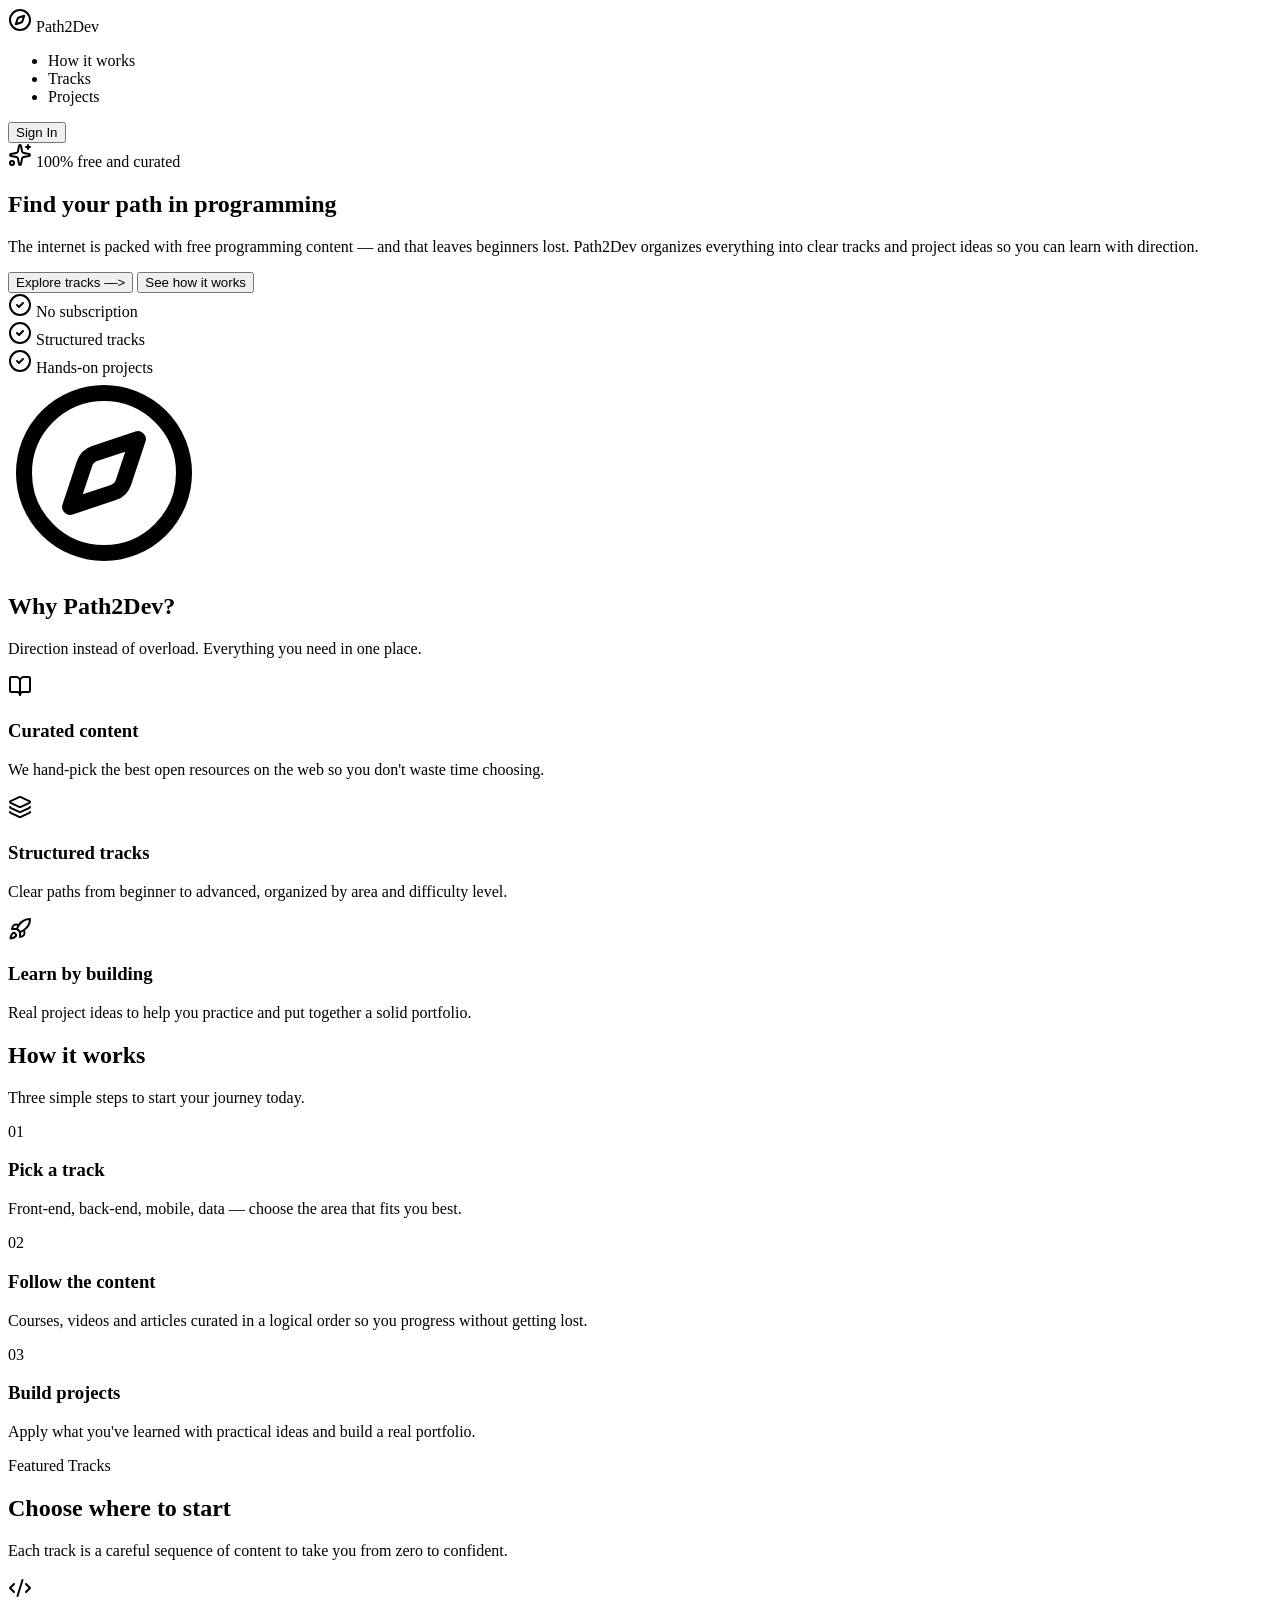
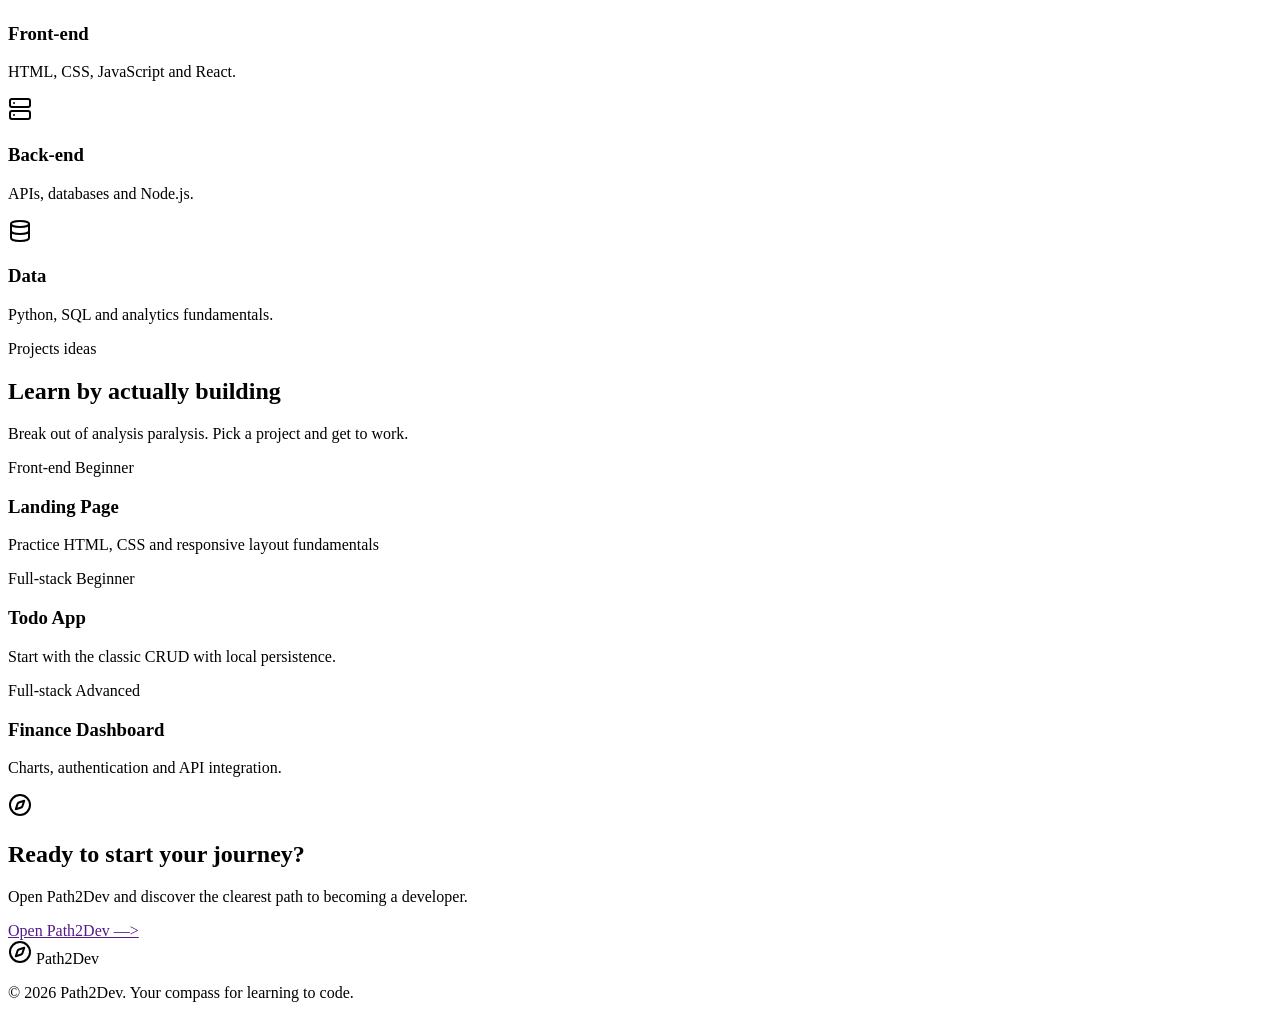
==== index.html @ 326c045e "finish html structure" ====
<!doctype html>
<html lang="en">
  <head>
    <meta charset="UTF-8" />
    <meta name="viewport" content="width=device-width, initial-scale=1.0" />
    <title>Path2Dev</title>
  </head>
  <body>
    <header class="header">
      <nav class="header__nav">
        <div class="header__logo">
          <svg
            class="compass-icon"
            xmlns="http://www.w3.org/2000/svg"
            width="24"
            height="24"
            viewBox="0 0 24 24"
            fill="none"
            stroke="currentColor"
            stroke-width="2"
            stroke-linecap="round"
            stroke-linejoin="round"
            class="lucide lucide-compass-icon lucide-compass"
          >
            <circle cx="12" cy="12" r="10" />
            <path
              d="m16.24 7.76-1.804 5.411a2 2 0 0 1-1.265 1.265L7.76 16.24l1.804-5.411a2 2 0 0 1 1.265-1.265z"
            />
          </svg>
          <span class="header__title">Path2Dev</span>
        </div>

        <ul>
          <li>How it works</li>
          <li>Tracks</li>
          <li>Projects</li>
        </ul>

        <button>Sign In</button>
      </nav>
    </header>

    <main>
      <section class="hero" id="hero">
        <div class="hero__content">
          <div class="tag">
            <svg
              xmlns="http://www.w3.org/2000/svg"
              width="24"
              height="24"
              viewBox="0 0 24 24"
              fill="none"
              stroke="currentColor"
              stroke-width="2"
              stroke-linecap="round"
              stroke-linejoin="round"
              class="lucide lucide-sparkles-icon lucide-sparkles"
            >
              <path
                d="M11.017 2.814a1 1 0 0 1 1.966 0l1.051 5.558a2 2 0 0 0 1.594 1.594l5.558 1.051a1 1 0 0 1 0 1.966l-5.558 1.051a2 2 0 0 0-1.594 1.594l-1.051 5.558a1 1 0 0 1-1.966 0l-1.051-5.558a2 2 0 0 0-1.594-1.594l-5.558-1.051a1 1 0 0 1 0-1.966l5.558-1.051a2 2 0 0 0 1.594-1.594z"
              />
              <path d="M20 2v4" />
              <path d="M22 4h-4" />
              <circle cx="4" cy="20" r="2" />
            </svg>
            <span>100% free and curated</span>
          </div>
          <h1 class="hero__title">
            Find your path in <strong>programming</strong>
          </h1>
          <p class="hero__description">
            The internet is packed with free programming content — and that
            leaves beginners lost. Path2Dev organizes everything into clear
            tracks and project ideas so you can learn with direction.
          </p>

          <div class="hero__buttons">
            <button>Explore tracks —></button>
            <button>See how it works</button>
          </div>

          <div class="tags">
            <div class="no-subscription-tag">
              <svg
                xmlns="http://www.w3.org/2000/svg"
                width="24"
                height="24"
                viewBox="0 0 24 24"
                fill="none"
                stroke="currentColor"
                stroke-width="2"
                stroke-linecap="round"
                stroke-linejoin="round"
                class="lucide lucide-circle-check-icon lucide-circle-check"
              >
                <circle cx="12" cy="12" r="10" />
                <path d="m9 12 2 2 4-4" />
              </svg>
              <span>No subscription</span>
            </div>

            <div class="structured-tracks-tag">
              <svg
                xmlns="http://www.w3.org/2000/svg"
                width="24"
                height="24"
                viewBox="0 0 24 24"
                fill="none"
                stroke="currentColor"
                stroke-width="2"
                stroke-linecap="round"
                stroke-linejoin="round"
                class="lucide lucide-circle-check-icon lucide-circle-check"
              >
                <circle cx="12" cy="12" r="10" />
                <path d="m9 12 2 2 4-4" />
              </svg>
              <span>Structured tracks</span>
            </div>

            <div class="hands-on-projects-tag">
              <svg
                xmlns="http://www.w3.org/2000/svg"
                width="24"
                height="24"
                viewBox="0 0 24 24"
                fill="none"
                stroke="currentColor"
                stroke-width="2"
                stroke-linecap="round"
                stroke-linejoin="round"
                class="lucide lucide-circle-check-icon lucide-circle-check"
              >
                <circle cx="12" cy="12" r="10" />
                <path d="m9 12 2 2 4-4" />
              </svg>
              <span>Hands-on projects</span>
            </div>
          </div>
        </div>

        <div class="hero__image">
          <svg
            class="compass-icon"
            xmlns="http://www.w3.org/2000/svg"
            width="192"
            height="192"
            viewBox="0 0 24 24"
            fill="none"
            stroke="currentColor"
            stroke-width="2"
            stroke-linecap="round"
            stroke-linejoin="round"
            class="lucide lucide-compass-icon lucide-compass"
          >
            <circle cx="12" cy="12" r="10" />
            <path
              d="m16.24 7.76-1.804 5.411a2 2 0 0 1-1.265 1.265L7.76 16.24l1.804-5.411a2 2 0 0 1 1.265-1.265z"
            />
          </svg>
        </div>
      </section>

      <section class="why-path2dev" id="why-path2dev">
        <div class="why-path2dev__header">
          <h2 class="subtitle why-path2dev__title">Why Path2Dev?</h2>
          <p>
            Direction instead of overload. Everything you need in one place.
          </p>
        </div>

        <div class="division-block-box">
          <div class="division-block">
            <svg
              xmlns="http://www.w3.org/2000/svg"
              width="24"
              height="24"
              viewBox="0 0 24 24"
              fill="none"
              stroke="currentColor"
              stroke-width="2"
              stroke-linecap="round"
              stroke-linejoin="round"
              class="lucide lucide-book-open-icon lucide-book-open"
            >
              <path d="M12 7v14" />
              <path
                d="M3 18a1 1 0 0 1-1-1V4a1 1 0 0 1 1-1h5a4 4 0 0 1 4 4 4 4 0 0 1 4-4h5a1 1 0 0 1 1 1v13a1 1 0 0 1-1 1h-6a3 3 0 0 0-3 3 3 3 0 0 0-3-3z"
              />
            </svg>

            <h3 class="division-block__title">Curated content</h3>
            <p class="divison-block__subtitle">
              We hand-pick the best open resources on the web so you don't waste
              time choosing.
            </p>
          </div>

          <div class="division-block">
            <svg
              xmlns="http://www.w3.org/2000/svg"
              width="24"
              height="24"
              viewBox="0 0 24 24"
              fill="none"
              stroke="currentColor"
              stroke-width="2"
              stroke-linecap="round"
              stroke-linejoin="round"
              class="lucide lucide-layers-icon lucide-layers"
            >
              <path
                d="M12.83 2.18a2 2 0 0 0-1.66 0L2.6 6.08a1 1 0 0 0 0 1.83l8.58 3.91a2 2 0 0 0 1.66 0l8.58-3.9a1 1 0 0 0 0-1.83z"
              />
              <path
                d="M2 12a1 1 0 0 0 .58.91l8.6 3.91a2 2 0 0 0 1.65 0l8.58-3.9A1 1 0 0 0 22 12"
              />
              <path
                d="M2 17a1 1 0 0 0 .58.91l8.6 3.91a2 2 0 0 0 1.65 0l8.58-3.9A1 1 0 0 0 22 17"
              />
            </svg>

            <h3 class="division-block__title">Structured tracks</h3>
            <p class="division-block__subtitle">
              Clear paths from beginner to advanced, organized by area and
              difficulty level.
            </p>
          </div>

          <div class="division-block">
            <svg
              xmlns="http://www.w3.org/2000/svg"
              width="24"
              height="24"
              viewBox="0 0 24 24"
              fill="none"
              stroke="currentColor"
              stroke-width="2"
              stroke-linecap="round"
              stroke-linejoin="round"
              class="lucide lucide-rocket-icon lucide-rocket"
            >
              <path d="M12 15v5s3.03-.55 4-2c1.08-1.62 0-5 0-5" />
              <path
                d="M4.5 16.5c-1.5 1.26-2 5-2 5s3.74-.5 5-2c.71-.84.7-2.13-.09-2.91a2.18 2.18 0 0 0-2.91-.09"
              />
              <path
                d="M9 12a22 22 0 0 1 2-3.95A12.88 12.88 0 0 1 22 2c0 2.72-.78 7.5-6 11a22.4 22.4 0 0 1-4 2z"
              />
              <path d="M9 12H4s.55-3.03 2-4c1.62-1.08 5 .05 5 .05" />
            </svg>

            <h3 class="division-block__title">Learn by building</h3>
            <p class="division-block__subtitle">
              Real project ideas to help you practice and put together a solid
              portfolio.
            </p>
          </div>
        </div>
      </section>

      <section class="how-it-works" id="how-it-works">
        <div class="how-it-works__header">
          <h2 class="subtitle how-it-works__title">How it works</h2>
          <p>Three simple steps to start your journey today.</p>
        </div>

        <div class="division-block-box">
          <div class="division-block">
            <div class="number">01</div>
            <h3>Pick a track</h3>
            <p>
              Front-end, back-end, mobile, data — choose the area that fits you
              best.
            </p>
          </div>

          <div class="division-block">
            <div class="number">02</div>
            <h3>Follow the content</h3>
            <p>
              Courses, videos and articles curated in a logical order so you
              progress without getting lost.
            </p>
          </div>

          <div class="division-block">
            <div class="number">03</div>
            <h3>Build projects</h3>
            <p>
              Apply what you've learned with practical ideas and build a real
              portfolio.
            </p>
          </div>
        </div>
      </section>

      <section class="tracks" id="tracks">
        <div class="tracks__header">
          <div class="featured-tag">
            <span>Featured Tracks</span>
          </div>
          <h2>Choose where to start</h2>
          <p>
            Each track is a careful sequence of content to take you from zero to
            confident.
          </p>
        </div>

        <div class="division-block-box">
          <div class="division-block">
            <div class="icon code-icon">
              <svg
                xmlns="http://www.w3.org/2000/svg"
                width="24"
                height="24"
                viewBox="0 0 24 24"
                fill="none"
                stroke="currentColor"
                stroke-width="2"
                stroke-linecap="round"
                stroke-linejoin="round"
                class="lucide lucide-code-xml-icon lucide-code-xml"
              >
                <path d="m18 16 4-4-4-4" />
                <path d="m6 8-4 4 4 4" />
                <path d="m14.5 4-5 16" />
              </svg>
            </div>
            <h3>Front-end</h3>
            <p>HTML, CSS, JavaScript and React.</p>
          </div>

          <div class="division-block">
            <div class="icon server-icon">
              <svg
                xmlns="http://www.w3.org/2000/svg"
                width="24"
                height="24"
                viewBox="0 0 24 24"
                fill="none"
                stroke="currentColor"
                stroke-width="2"
                stroke-linecap="round"
                stroke-linejoin="round"
                class="lucide lucide-server-icon lucide-server"
              >
                <rect width="20" height="8" x="2" y="2" rx="2" ry="2" />
                <rect width="20" height="8" x="2" y="14" rx="2" ry="2" />
                <line x1="6" x2="6.01" y1="6" y2="6" />
                <line x1="6" x2="6.01" y1="18" y2="18" />
              </svg>
            </div>
            <h3>Back-end</h3>
            <p>APIs, databases and Node.js.</p>
          </div>

          <div class="division-block">
            <div class="icon data-icon">
              <svg
                xmlns="http://www.w3.org/2000/svg"
                width="24"
                height="24"
                viewBox="0 0 24 24"
                fill="none"
                stroke="currentColor"
                stroke-width="2"
                stroke-linecap="round"
                stroke-linejoin="round"
                class="lucide lucide-database-icon lucide-database"
              >
                <ellipse cx="12" cy="5" rx="9" ry="3" />
                <path d="M3 5V19A9 3 0 0 0 21 19V5" />
                <path d="M3 12A9 3 0 0 0 21 12" />
              </svg>
            </div>
            <h3>Data</h3>
            <p>Python, SQL and analytics fundamentals.</p>
          </div>
        </div>
      </section>

      <section class="projects" id="projects">
        <div class="projects__header">
          <div class="projects__tag">
            <span>Projects ideas</span>
          </div>

          <h2>Learn by actually building</h2>
          <p>
            Break out of analysis paralysis. Pick a project and get to work.
          </p>
        </div>

        <div class="division-block-box">
          <div class="division-block">
            <div class="projects-tags">
              <span class="stack">Front-end</span>
              <span class="difficulty">Beginner</span>
            </div>
            <h3>Landing Page</h3>
            <p>Practice HTML, CSS and responsive layout fundamentals</p>
          </div>

          <div class="division-block">
            <div class="projects-tags">
              <span class="stack">Full-stack</span>
              <span class="difficulty">Beginner</span>
            </div>
            <h3>Todo App</h3>
            <p>Start with the classic CRUD with local persistence.</p>
          </div>

          <div class="division-block">
            <div class="projects-tags">
              <span class="stack">Full-stack</span>
              <span class="difficulty">Advanced</span>
            </div>
            <h3>Finance Dashboard</h3>
            <p>Charts, authentication and API integration.</p>
          </div>
        </div>
      </section>

      <section class="access" id="acess">
        <div class="access_box">
          <div class="acess__content">
            <svg
              class="compass-icon"
              xmlns="http://www.w3.org/2000/svg"
              width="24"
              height="24"
              viewBox="0 0 24 24"
              fill="none"
              stroke="currentColor"
              stroke-width="2"
              stroke-linecap="round"
              stroke-linejoin="round"
              class="lucide lucide-compass-icon lucide-compass"
            >
              <circle cx="12" cy="12" r="10" />
              <path
                d="m16.24 7.76-1.804 5.411a2 2 0 0 1-1.265 1.265L7.76 16.24l1.804-5.411a2 2 0 0 1 1.265-1.265z"
              />
            </svg>
            <h2>Ready to start your journey?</h2>
            <p>Open Path2Dev and discover the clearest path to becoming a developer.</p>
            <a href="">Open Path2Dev —></a>
          </div>
        </div>
      </section>

      <footer class="footer" id="footer">
        <div class="footer__logo">
          <svg
            class="compass-icon"
            xmlns="http://www.w3.org/2000/svg"
            width="24"
            height="24"
            viewBox="0 0 24 24"
            fill="none"
            stroke="currentColor"
            stroke-width="2"
            stroke-linecap="round"
            stroke-linejoin="round"
            class="lucide lucide-compass-icon lucide-compass"
          >
            <circle cx="12" cy="12" r="10" />
            <path
              d="m16.24 7.76-1.804 5.411a2 2 0 0 1-1.265 1.265L7.76 16.24l1.804-5.411a2 2 0 0 1 1.265-1.265z"
            />
          </svg>
          <span class="header__title">Path2Dev</span>
        </div>        
        <p class="footer_message">&copy; 2026 Path2Dev. Your compass for learning to code.</p>
      </footer>
    </main>
  </body>
</html>
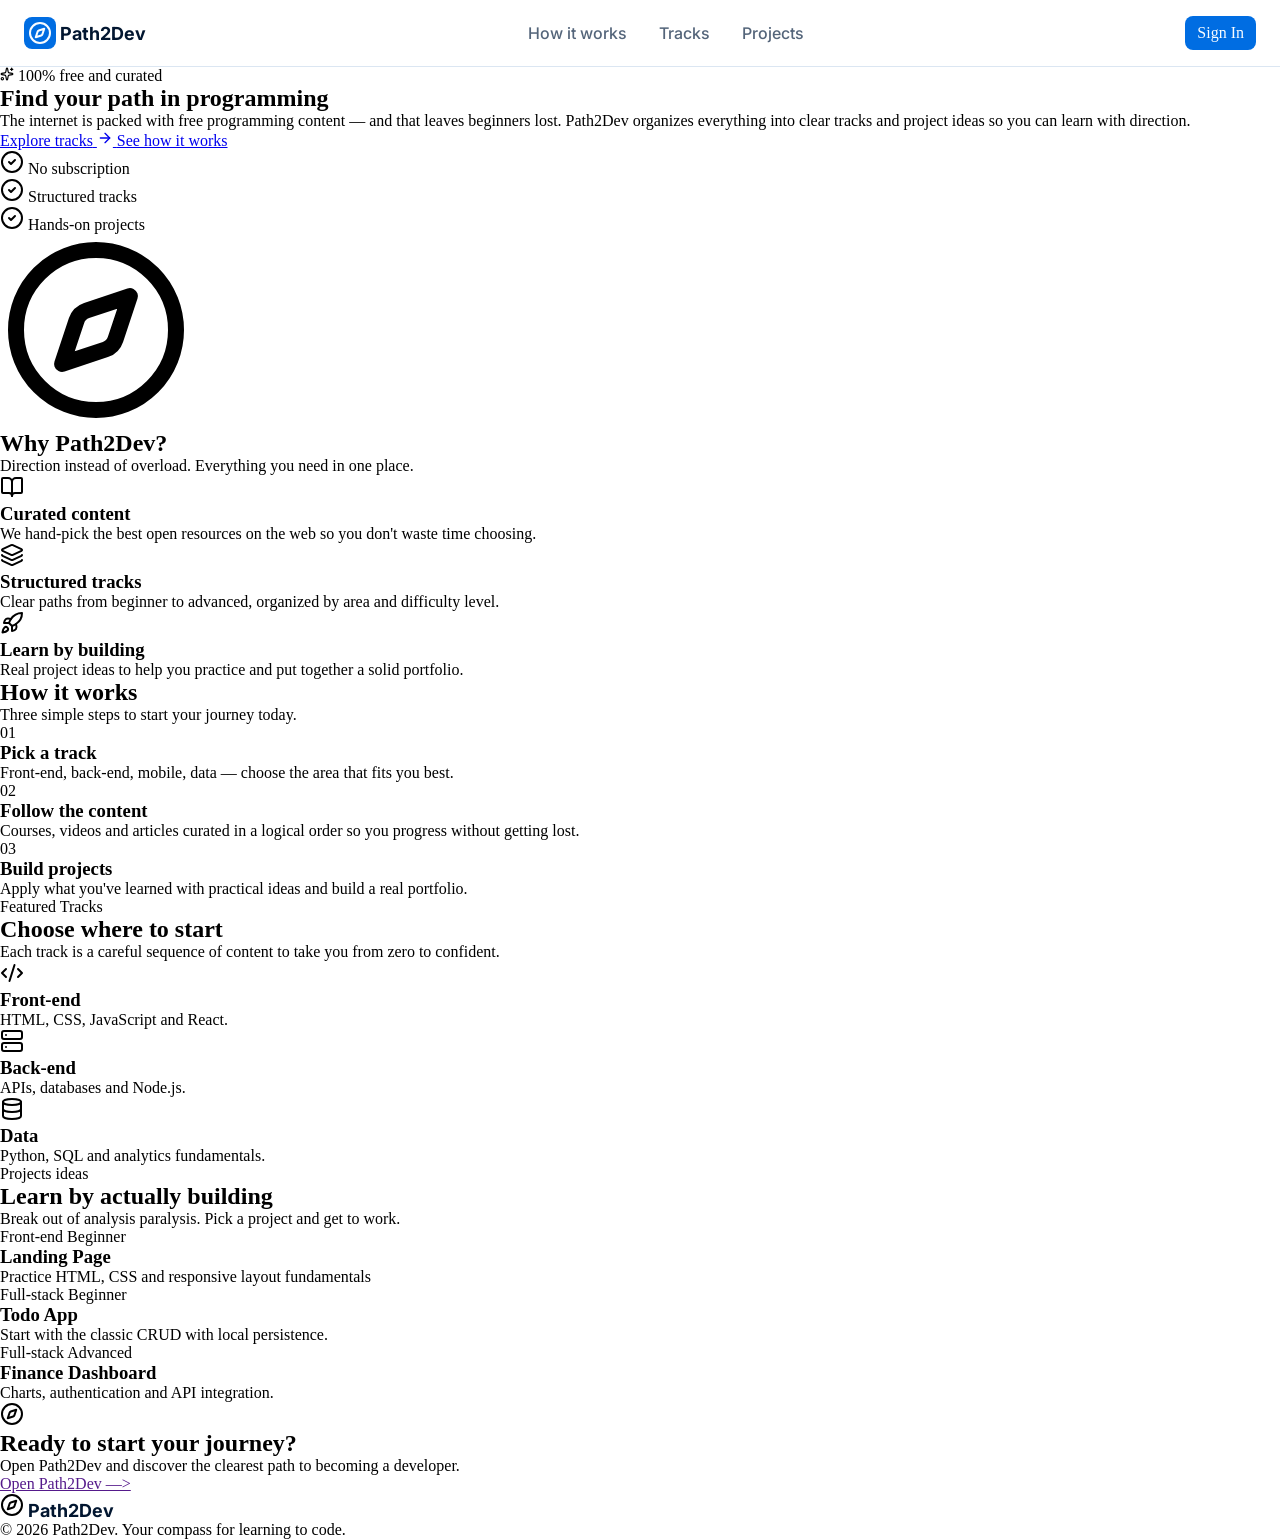
==== commit 77d35bee: "style: finish header styling" ====
--- a/index.html
+++ b/index.html
@@ -3,48 +3,16 @@
   <head>
     <meta charset="UTF-8" />
     <meta name="viewport" content="width=device-width, initial-scale=1.0" />
+    <link rel="stylesheet" href="./src/css/style.css" />
     <title>Path2Dev</title>
   </head>
   <body>
     <header class="header">
       <nav class="header__nav">
         <div class="header__logo">
-          <svg
-            class="compass-icon"
-            xmlns="http://www.w3.org/2000/svg"
-            width="24"
-            height="24"
-            viewBox="0 0 24 24"
-            fill="none"
-            stroke="currentColor"
-            stroke-width="2"
-            stroke-linecap="round"
-            stroke-linejoin="round"
-            class="lucide lucide-compass-icon lucide-compass"
-          >
-            <circle cx="12" cy="12" r="10" />
-            <path
-              d="m16.24 7.76-1.804 5.411a2 2 0 0 1-1.265 1.265L7.76 16.24l1.804-5.411a2 2 0 0 1 1.265-1.265z"
-            />
-          </svg>
-          <span class="header__title">Path2Dev</span>
-        </div>
-
-        <ul>
-          <li>How it works</li>
-          <li>Tracks</li>
-          <li>Projects</li>
-        </ul>
-
-        <button>Sign In</button>
-      </nav>
-    </header>
-
-    <main>
-      <section class="hero" id="hero">
-        <div class="hero__content">
-          <div class="tag">
+          <div class="header__icon">
             <svg
+              class="compass-icon"
               xmlns="http://www.w3.org/2000/svg"
               width="24"
               height="24"
@@ -54,6 +22,45 @@
               stroke-width="2"
               stroke-linecap="round"
               stroke-linejoin="round"
+              class="lucide lucide-compass-icon lucide-compass"
+            >
+              <circle cx="12" cy="12" r="10" />
+              <path
+                d="m16.24 7.76-1.804 5.411a2 2 0 0 1-1.265 1.265L7.76 16.24l1.804-5.411a2 2 0 0 1 1.265-1.265z"
+              />
+            </svg>
+          </div>
+          <span class="header__title">Path2Dev</span>
+        </div>
+
+        <ul class="header__navlist">
+          <li>
+            <a href="#how-it-works" class="header__navlist-link"
+              >How it works</a
+            >
+          </li>
+          <li><a href="#tracks" class="header__navlist-link">Tracks</a></li>
+          <li><a href="#projects" class="header__navlist-link">Projects</a></li>
+        </ul>
+
+        <a class="header__button" href="#sign-in">Sign In</a>
+      </nav>
+    </header>
+
+    <main>
+      <section class="hero" id="hero">
+        <div class="hero__content">
+          <div class="tag">
+            <svg
+              xmlns="http://www.w3.org/2000/svg"
+              width="14"
+              height="14"
+              viewBox="0 0 24 24"
+              fill="none"
+              stroke="currentColor"
+              stroke-width="2"
+              stroke-linecap="round"
+              stroke-linejoin="round"
               class="lucide lucide-sparkles-icon lucide-sparkles"
             >
               <path
@@ -75,12 +82,31 @@
           </p>
 
           <div class="hero__buttons">
-            <button>Explore tracks —></button>
-            <button>See how it works</button>
-          </div>
-
-          <div class="tags">
-            <div class="no-subscription-tag">
+            <a class="hero__button explore__button" href="#tracks">
+              <span>Explore tracks</span>
+              <svg
+                xmlns="http://www.w3.org/2000/svg"
+                width="16"
+                height="16"
+                viewBox="0 0 24 24"
+                fill="none"
+                stroke="currentColor"
+                stroke-width="2"
+                stroke-linecap="round"
+                stroke-linejoin="round"
+                class="lucide lucide-arrow-right-icon lucide-arrow-right"
+              >
+                <path d="M5 12h14" />
+                <path d="m12 5 7 7-7 7" />
+              </svg>
+            </a>
+            <a class="hero__button how-it-works-btn" href="#how-it-works"
+              >See how it works</a
+            >
+          </div>
+
+          <div class="hero__tags">
+            <div class="no-subscription-tag hero__tag">
               <svg
                 xmlns="http://www.w3.org/2000/svg"
                 width="24"
@@ -99,7 +125,7 @@
               <span>No subscription</span>
             </div>
 
-            <div class="structured-tracks-tag">
+            <div class="structured-tracks-tag hero__tag">
               <svg
                 xmlns="http://www.w3.org/2000/svg"
                 width="24"
@@ -118,7 +144,7 @@
               <span>Structured tracks</span>
             </div>
 
-            <div class="hands-on-projects-tag">
+            <div class="hands-on-projects-tag hero__tag">
               <svg
                 xmlns="http://www.w3.org/2000/svg"
                 width="24"
@@ -444,7 +470,10 @@
               />
             </svg>
             <h2>Ready to start your journey?</h2>
-            <p>Open Path2Dev and discover the clearest path to becoming a developer.</p>
+            <p>
+              Open Path2Dev and discover the clearest path to becoming a
+              developer.
+            </p>
             <a href="">Open Path2Dev —></a>
           </div>
         </div>
@@ -471,8 +500,10 @@
             />
           </svg>
           <span class="header__title">Path2Dev</span>
-        </div>        
-        <p class="footer_message">&copy; 2026 Path2Dev. Your compass for learning to code.</p>
+        </div>
+        <p class="footer_message">
+          &copy; 2026 Path2Dev. Your compass for learning to code.
+        </p>
       </footer>
     </main>
   </body>
--- a/src/css/style.css
+++ b/src/css/style.css
@@ -0,0 +1,106 @@
+@import url('https://fonts.googleapis.com/css2?family=Inter:ital,opsz,wght@0,14..32,100..900;1,14..32,100..900&family=Josefin+Sans:ital,wght@0,100..700;1,100..700&display=swap');
+@import url('https://fonts.googleapis.com/css2?family=Geist:wght@100..900&display=swap');
+
+* {
+    margin: 0;
+    padding: 0;
+    box-sizing: border-box;
+}
+
+:root {
+    --background-color: rgb(249, 252, 255); 
+    --foreground-color: rgb(2, 22, 48);
+    --primary-color: oklch(55.37% 0.19684 257.045);
+    --primary-foreground-color: rgb(249, 252, 255);
+    --secondary-color: oklch(0.68 0.18 250);
+    --muted-foreground-color: rgb(84, 101, 122);
+    --border-color: rgb(219, 230, 242);
+    --accent-color: oklch(0.94 0.04 250);
+}
+
+html {
+    scroll-behavior: smooth;
+}
+
+.header {
+    border-bottom: 1px solid var(--border-color);
+    /* position: sticky;
+    top: 0; */
+}
+
+.header__nav {
+    display: flex;
+    justify-content: space-between;
+
+    padding: 1rem 1.5rem;
+
+    align-items: center;
+
+}
+
+.header__logo {
+    display: flex;
+    align-items: center;
+    justify-content: center;
+    gap: 0.25rem;
+}
+
+.header__icon {
+    width:  min(90%, 2.250rem);
+    height: min(90%, 2.250rem);
+
+    display: flex;
+    align-items: center;
+    justify-content: center;
+
+    padding: 0.25rem;
+    border-radius: 0.5rem;
+
+    background-color: var(--primary-color);
+}
+
+.header__icon svg {
+    color: var(--primary-foreground-color);
+}
+
+.header__title {
+    font-size: 1.125rem;
+    font-weight: 700;
+    color: var(--foreground-color);
+    font-family: Inter;
+}
+
+.header__navlist {
+    list-style: none;
+
+    display: flex;
+    gap: 2rem;
+}
+
+.header__navlist-link{
+    font-size: 1rem;
+    font-weight: 500;
+    color: var(--muted-foreground-color);
+    font-family: Inter;
+    text-decoration: none;
+}
+
+.header__navlist-link:hover {
+    color: var(--foreground-color);
+}
+
+.header__button {
+    background-color: var(--primary-color);
+    color: var(--primary-foreground-color);
+    padding: 0.5rem 0.75rem;
+    border-radius: 0.5rem;
+
+    font-size: 1rem;
+    text-decoration: none;
+    transition: all 0.15s ease-in-out;
+}
+
+.header__button:hover {
+    background-color: var(--secondary-color);
+}
+
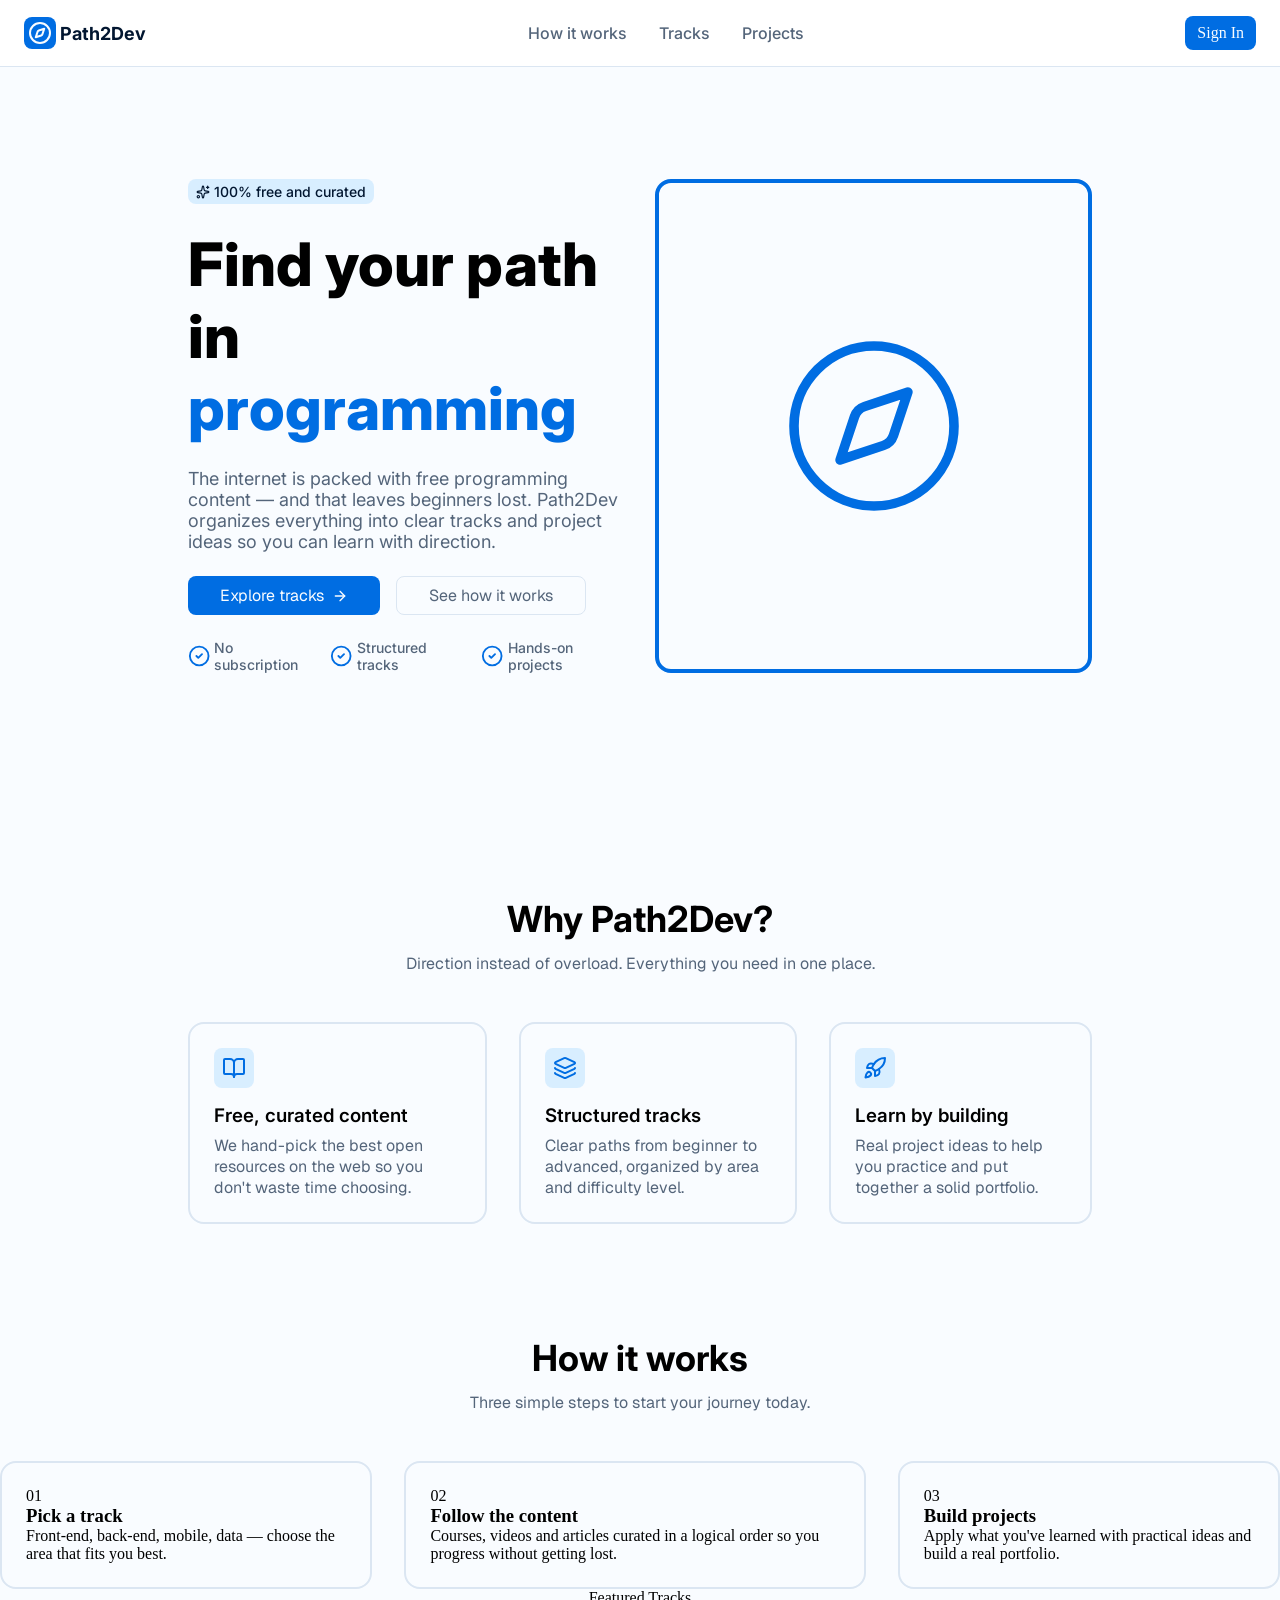
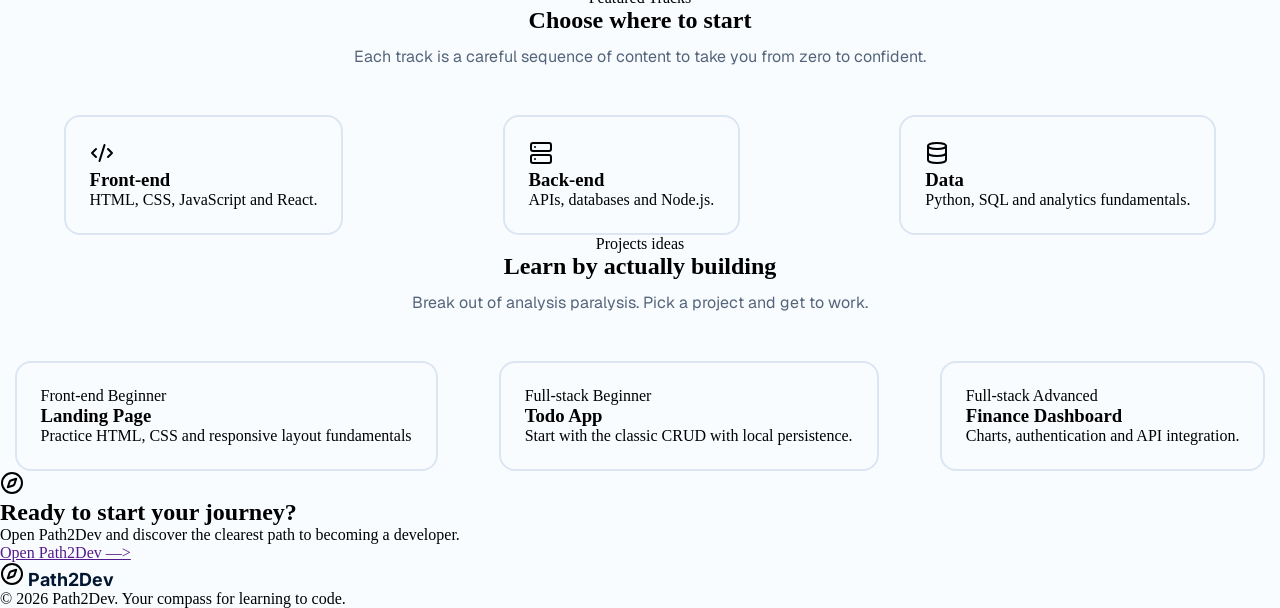
==== commit 31d1d1e0: "style: finish why-path2dev section styling" ====
--- a/index.html
+++ b/index.html
@@ -9,7 +9,7 @@
   <body>
     <header class="header">
       <nav class="header__nav">
-        <div class="header__logo">
+        <div class="header__logo" >
           <div class="header__icon">
             <svg
               class="compass-icon"
@@ -174,7 +174,7 @@
             viewBox="0 0 24 24"
             fill="none"
             stroke="currentColor"
-            stroke-width="2"
+            stroke-width="1.2"
             stroke-linecap="round"
             stroke-linejoin="round"
             class="lucide lucide-compass-icon lucide-compass"
@@ -188,63 +188,67 @@
       </section>
 
       <section class="why-path2dev" id="why-path2dev">
-        <div class="why-path2dev__header">
+        <div class="why-path2dev__header section__header">
           <h2 class="subtitle why-path2dev__title">Why Path2Dev?</h2>
-          <p>
+          <p class="section__description">
             Direction instead of overload. Everything you need in one place.
           </p>
         </div>
 
         <div class="division-block-box">
           <div class="division-block">
-            <svg
-              xmlns="http://www.w3.org/2000/svg"
-              width="24"
-              height="24"
-              viewBox="0 0 24 24"
-              fill="none"
-              stroke="currentColor"
-              stroke-width="2"
-              stroke-linecap="round"
-              stroke-linejoin="round"
-              class="lucide lucide-book-open-icon lucide-book-open"
-            >
-              <path d="M12 7v14" />
-              <path
-                d="M3 18a1 1 0 0 1-1-1V4a1 1 0 0 1 1-1h5a4 4 0 0 1 4 4 4 4 0 0 1 4-4h5a1 1 0 0 1 1 1v13a1 1 0 0 1-1 1h-6a3 3 0 0 0-3 3 3 3 0 0 0-3-3z"
-              />
-            </svg>
-
-            <h3 class="division-block__title">Curated content</h3>
-            <p class="divison-block__subtitle">
+            <div class="division-block-icon">
+              <svg
+                xmlns="http://www.w3.org/2000/svg"
+                width="24"
+                height="24"
+                viewBox="0 0 24 24"
+                fill="none"
+                stroke="currentColor"
+                stroke-width="2"
+                stroke-linecap="round"
+                stroke-linejoin="round"
+                class="lucide lucide-book-open-icon lucide-book-open"
+              >
+                <path d="M12 7v14" />
+                <path
+                  d="M3 18a1 1 0 0 1-1-1V4a1 1 0 0 1 1-1h5a4 4 0 0 1 4 4 4 4 0 0 1 4-4h5a1 1 0 0 1 1 1v13a1 1 0 0 1-1 1h-6a3 3 0 0 0-3 3 3 3 0 0 0-3-3z"
+                />
+              </svg>
+            </div>
+
+            <h3 class="division-block__title">Free, curated content</h3>
+            <p class="division-block__subtitle">
               We hand-pick the best open resources on the web so you don't waste
               time choosing.
             </p>
           </div>
 
           <div class="division-block">
-            <svg
-              xmlns="http://www.w3.org/2000/svg"
-              width="24"
-              height="24"
-              viewBox="0 0 24 24"
-              fill="none"
-              stroke="currentColor"
-              stroke-width="2"
-              stroke-linecap="round"
-              stroke-linejoin="round"
-              class="lucide lucide-layers-icon lucide-layers"
-            >
-              <path
-                d="M12.83 2.18a2 2 0 0 0-1.66 0L2.6 6.08a1 1 0 0 0 0 1.83l8.58 3.91a2 2 0 0 0 1.66 0l8.58-3.9a1 1 0 0 0 0-1.83z"
-              />
-              <path
-                d="M2 12a1 1 0 0 0 .58.91l8.6 3.91a2 2 0 0 0 1.65 0l8.58-3.9A1 1 0 0 0 22 12"
-              />
-              <path
-                d="M2 17a1 1 0 0 0 .58.91l8.6 3.91a2 2 0 0 0 1.65 0l8.58-3.9A1 1 0 0 0 22 17"
-              />
-            </svg>
+            <div class="division-block-icon">
+              <svg
+                xmlns="http://www.w3.org/2000/svg"
+                width="24"
+                height="24"
+                viewBox="0 0 24 24"
+                fill="none"
+                stroke="currentColor"
+                stroke-width="2"
+                stroke-linecap="round"
+                stroke-linejoin="round"
+                class="lucide lucide-layers-icon lucide-layers"
+              >
+                <path
+                  d="M12.83 2.18a2 2 0 0 0-1.66 0L2.6 6.08a1 1 0 0 0 0 1.83l8.58 3.91a2 2 0 0 0 1.66 0l8.58-3.9a1 1 0 0 0 0-1.83z"
+                />
+                <path
+                  d="M2 12a1 1 0 0 0 .58.91l8.6 3.91a2 2 0 0 0 1.65 0l8.58-3.9A1 1 0 0 0 22 12"
+                />
+                <path
+                  d="M2 17a1 1 0 0 0 .58.91l8.6 3.91a2 2 0 0 0 1.65 0l8.58-3.9A1 1 0 0 0 22 17"
+                />
+              </svg>
+            </div>
 
             <h3 class="division-block__title">Structured tracks</h3>
             <p class="division-block__subtitle">
@@ -254,27 +258,29 @@
           </div>
 
           <div class="division-block">
-            <svg
-              xmlns="http://www.w3.org/2000/svg"
-              width="24"
-              height="24"
-              viewBox="0 0 24 24"
-              fill="none"
-              stroke="currentColor"
-              stroke-width="2"
-              stroke-linecap="round"
-              stroke-linejoin="round"
-              class="lucide lucide-rocket-icon lucide-rocket"
-            >
-              <path d="M12 15v5s3.03-.55 4-2c1.08-1.62 0-5 0-5" />
-              <path
-                d="M4.5 16.5c-1.5 1.26-2 5-2 5s3.74-.5 5-2c.71-.84.7-2.13-.09-2.91a2.18 2.18 0 0 0-2.91-.09"
-              />
-              <path
-                d="M9 12a22 22 0 0 1 2-3.95A12.88 12.88 0 0 1 22 2c0 2.72-.78 7.5-6 11a22.4 22.4 0 0 1-4 2z"
-              />
-              <path d="M9 12H4s.55-3.03 2-4c1.62-1.08 5 .05 5 .05" />
-            </svg>
+            <div class="division-block-icon">
+              <svg
+                xmlns="http://www.w3.org/2000/svg"
+                width="24"
+                height="24"
+                viewBox="0 0 24 24"
+                fill="none"
+                stroke="currentColor"
+                stroke-width="2"
+                stroke-linecap="round"
+                stroke-linejoin="round"
+                class="lucide lucide-rocket-icon lucide-rocket"
+              >
+                <path d="M12 15v5s3.03-.55 4-2c1.08-1.62 0-5 0-5" />
+                <path
+                  d="M4.5 16.5c-1.5 1.26-2 5-2 5s3.74-.5 5-2c.71-.84.7-2.13-.09-2.91a2.18 2.18 0 0 0-2.91-.09"
+                />
+                <path
+                  d="M9 12a22 22 0 0 1 2-3.95A12.88 12.88 0 0 1 22 2c0 2.72-.78 7.5-6 11a22.4 22.4 0 0 1-4 2z"
+                />
+                <path d="M9 12H4s.55-3.03 2-4c1.62-1.08 5 .05 5 .05" />
+              </svg>
+            </div>
 
             <h3 class="division-block__title">Learn by building</h3>
             <p class="division-block__subtitle">
@@ -286,9 +292,9 @@
       </section>
 
       <section class="how-it-works" id="how-it-works">
-        <div class="how-it-works__header">
+        <div class="how-it-works__header section__header">
           <h2 class="subtitle how-it-works__title">How it works</h2>
-          <p>Three simple steps to start your journey today.</p>
+          <p class="section__description">Three simple steps to start your journey today.</p>
         </div>
 
         <div class="division-block-box">
@@ -322,12 +328,12 @@
       </section>
 
       <section class="tracks" id="tracks">
-        <div class="tracks__header">
+        <div class="tracks__header section__header">
           <div class="featured-tag">
             <span>Featured Tracks</span>
           </div>
           <h2>Choose where to start</h2>
-          <p>
+          <p class="section__description">
             Each track is a careful sequence of content to take you from zero to
             confident.
           </p>
@@ -407,13 +413,13 @@
       </section>
 
       <section class="projects" id="projects">
-        <div class="projects__header">
+        <div class="projects__header section__header">
           <div class="projects__tag">
             <span>Projects ideas</span>
           </div>
 
           <h2>Learn by actually building</h2>
-          <p>
+          <p class="section__description">
             Break out of analysis paralysis. Pick a project and get to work.
           </p>
         </div>
--- a/src/css/style.css
+++ b/src/css/style.css
@@ -12,7 +12,7 @@
     --foreground-color: rgb(2, 22, 48);
     --primary-color: oklch(55.37% 0.19684 257.045);
     --primary-foreground-color: rgb(249, 252, 255);
-    --secondary-color: oklch(0.68 0.18 250);
+    --secondary-color: oklch(64.254% 0.16404 249.119);
     --muted-foreground-color: rgb(84, 101, 122);
     --border-color: rgb(219, 230, 242);
     --accent-color: oklch(0.94 0.04 250);
@@ -20,6 +20,10 @@
 
 html {
     scroll-behavior: smooth;
+}
+
+main {
+    background-color: var(--background-color);
 }
 
 .header {
@@ -104,3 +108,204 @@
     background-color: var(--secondary-color);
 }
 
+.hero {
+    padding: 7rem 1.5rem;
+    margin: 0 10.25rem;
+
+
+    display: flex;
+    justify-content: center;
+    gap: 2rem;;
+}
+
+.hero__content {
+    width: min(90%, 33rem);
+}
+
+.hero__content .tag {
+    display: inline-flex;
+    align-items: center;
+    gap: 0.25rem;
+
+    padding: 0.25rem 0.5rem;
+    margin-bottom: 1.5rem;
+    border-radius: 0.5rem;
+
+    background-color: var(--accent-color);
+    color: var(--foreground-color);
+}
+
+.hero__content .tag span {
+    color: var(--foreground-color);
+    font-weight: 500;
+    font-family: Inter;
+    font-size: 0.875rem;
+}
+
+.hero__title {
+    font-size: 3.75rem;
+    font-family: Inter;
+    font-weight: 800;
+    margin-bottom: 1.5rem;
+}
+
+.hero__title strong {
+    font-weight: 800;
+    color: var(--primary-color);
+}
+
+.hero__description {
+    font-size: 1.125rem;
+    color: var(--muted-foreground-color);
+    font-family: Inter;
+    margin-bottom: 1.5rem;
+}
+
+.hero__buttons {
+    margin-bottom: 1.5rem;
+    display: inline-flex;
+    gap: 1rem;
+}
+
+.explore__button {
+    background-color: var(--primary-color);
+    text-decoration: none;
+    color: var(--primary-foreground-color);
+    padding: 0.5rem 2rem;
+    border-radius: 0.5rem;
+    font-size: 1rem;
+    font-family: Geist;
+    transition: all 0.15s ease-in-out;
+
+    display: inline-flex;
+    align-items: center;
+    justify-content: center;
+    gap: 0.5rem;
+
+}
+
+.explore__button:hover {
+    background-color: var(--secondary-color);
+}
+
+.how-it-works-btn {
+    background-color: transparent;
+    border: 1px solid var(--border-color);
+    color: var(--muted-foreground-color);
+    text-decoration: none;
+    padding: 0.5rem 2rem;
+    border-radius: 0.5rem;
+    font-size: 1rem;
+    font-family: Geist;
+    transition: all 0.15s ease-in-out;
+}
+
+.how-it-works-btn:hover {
+    background-color: var(--border-color);
+}
+
+.hero__tags {
+    display: flex;
+    gap: 1rem;
+}
+.hero__tag {
+    display: inline-flex;
+    align-items: center;
+    gap: 0.25rem;;
+}
+
+.hero__tag span {
+    color: var(--muted-foreground-color);
+    font-size: 0.875rem;
+    font-weight: 500;
+    font-family: Inter
+}
+
+.hero__tag svg {
+    color: var(--primary-color);
+
+}
+
+.hero__image {
+    width: min(90%, 33rem);
+
+    border: 0.25rem solid var(--primary-color);
+    display: flex;
+    align-items: center;
+    justify-content: center;
+
+    border-radius: 1rem;
+    padding: 2rem 0;
+}
+
+.hero__image svg {
+    color: var(--primary-color);
+}
+
+.why-path2dev {
+    padding: 7rem 1.5rem;
+    margin: 0 10.25rem;
+}
+
+.section__header {
+    display: flex;
+    flex-direction: column;
+    align-items: center;
+
+    margin-bottom: 3rem;
+}
+
+.subtitle {
+    font-size: 2.25rem;
+    font-weight: 700;
+    font-family: Inter;
+    
+}
+
+.section__description {
+    margin-top: 0.75rem;
+    color: var(--muted-foreground-color);
+    font-family: Geist;
+}
+
+.division-block-box {
+    display: flex;
+    justify-content: space-around;
+    gap: 2rem;
+}
+
+.division-block {
+    padding: 1.5rem;
+
+    background-color: transparent;
+    border: 2px solid var(--border-color);
+    border-radius: 1rem;
+
+}
+
+
+.division-block-icon{
+    margin-bottom: 1rem;
+
+    display: inline-flex;
+    padding: 0.5rem;
+    border-radius: 0.5rem;
+
+    background-color: var(--accent-color);
+}
+
+.division-block-icon svg {
+    color: var(--primary-color);
+}
+
+.division-block__title {
+    margin-bottom: 0.5rem;
+
+    font-family: Inter;
+    font-weight: 600;
+}
+
+.division-block__subtitle {
+    color: var(--muted-foreground-color);
+    font-family: Geist;
+}
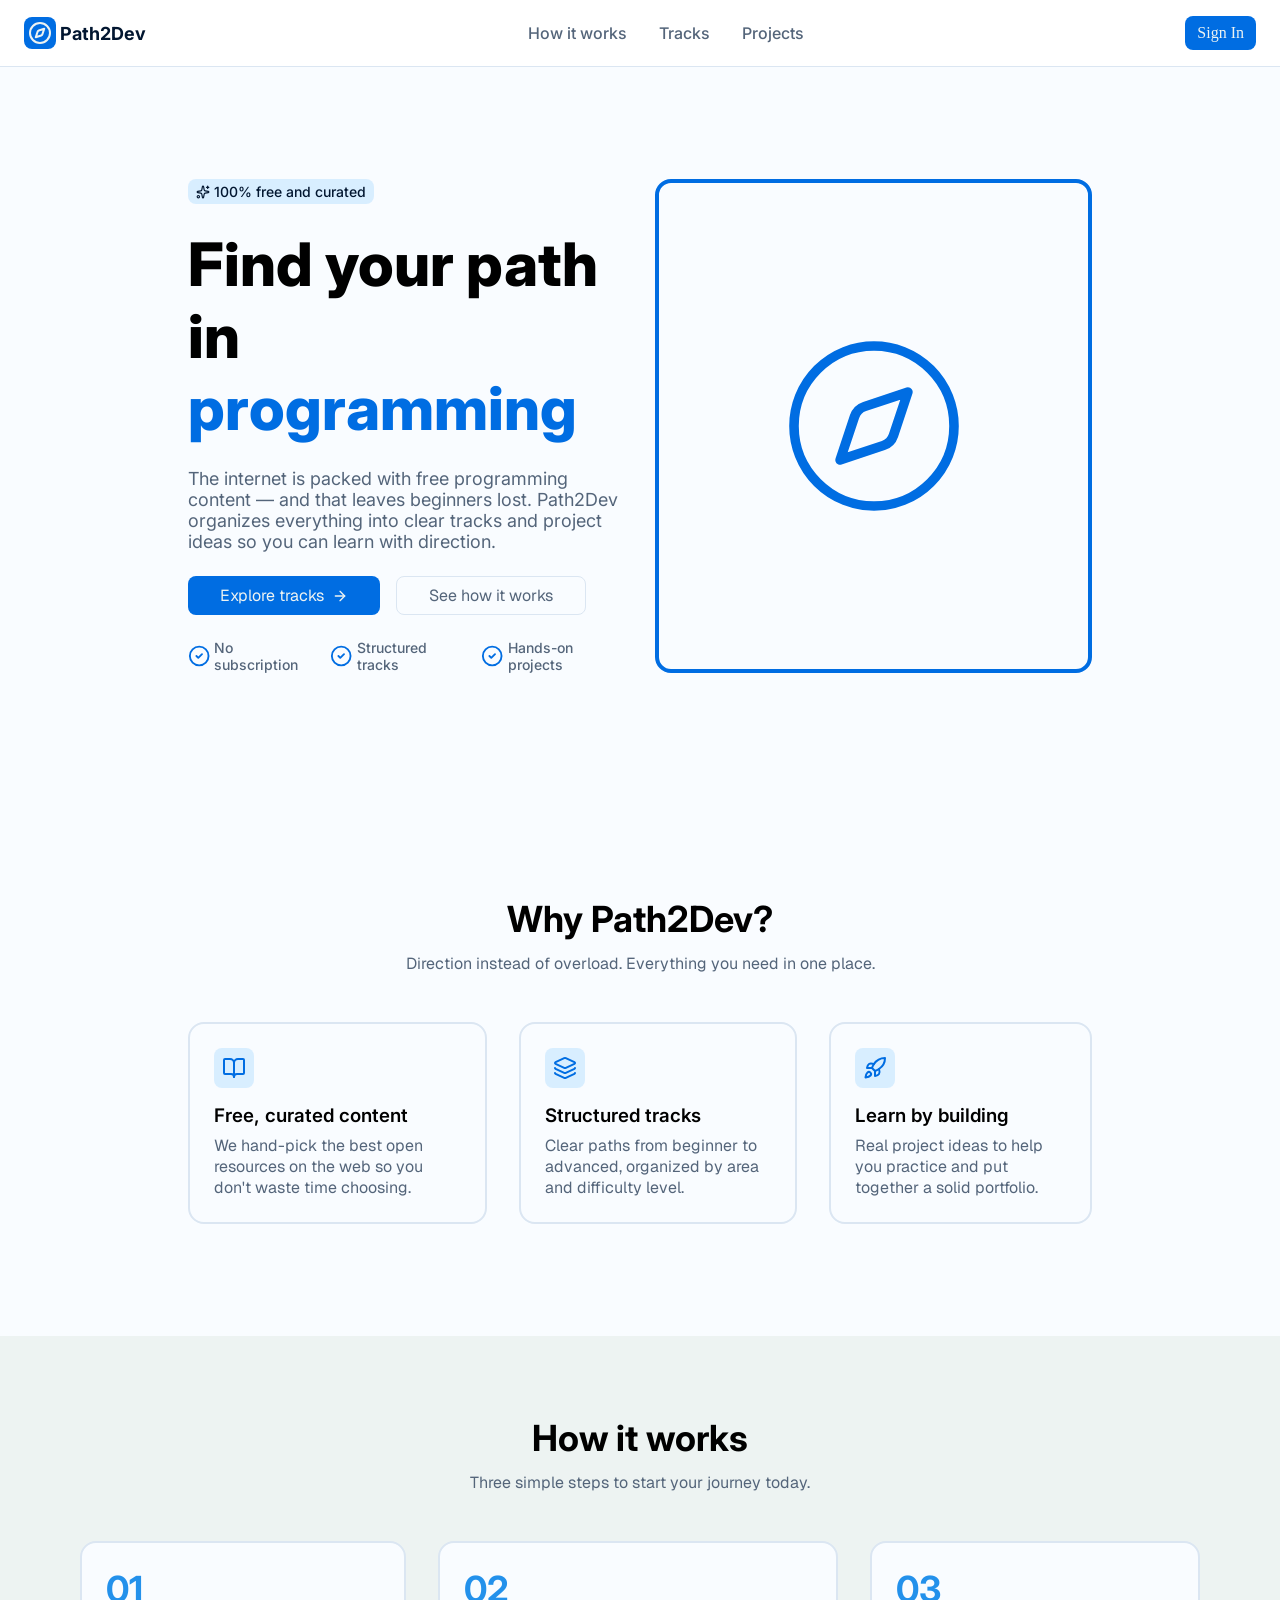
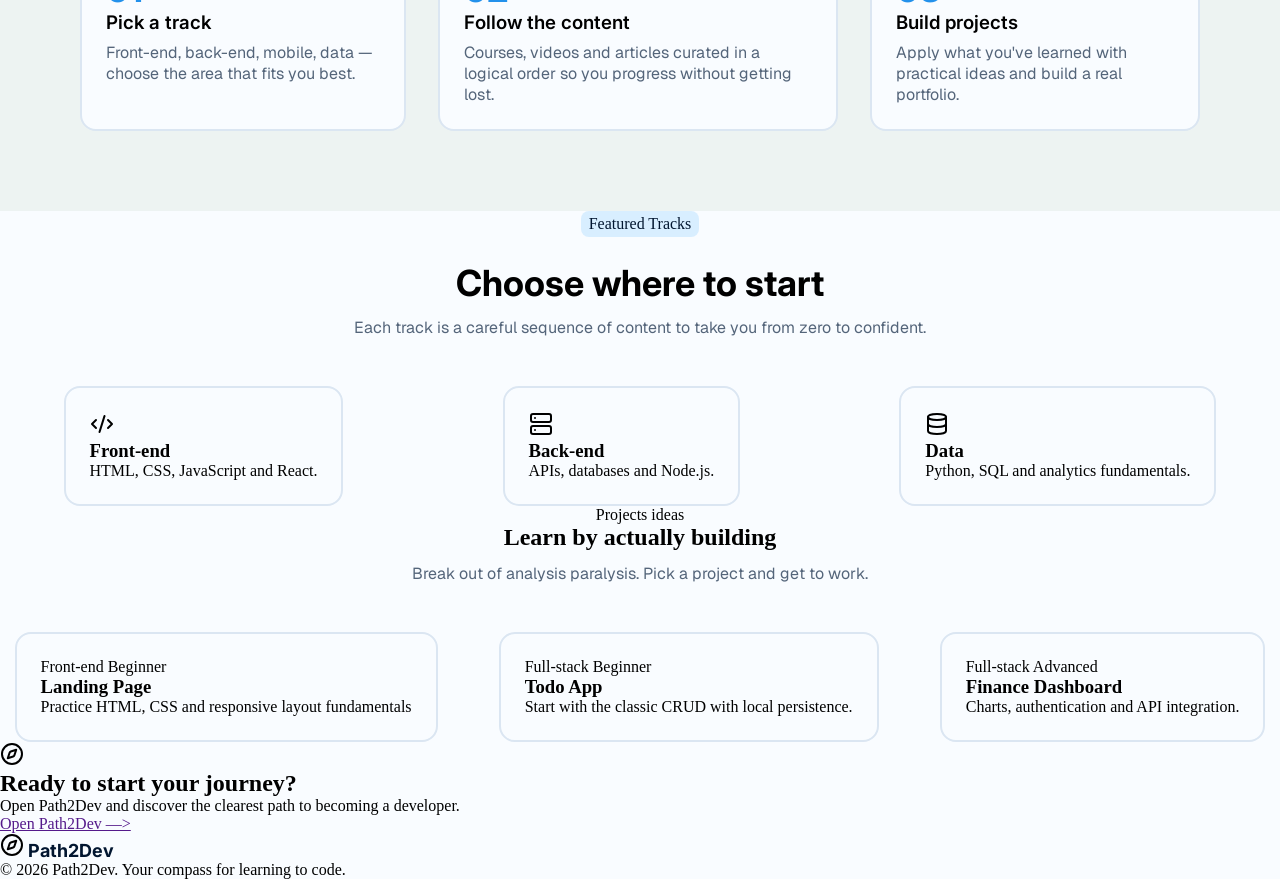
==== commit 959b75bc: "style: finish how-it-works section styling" ====
--- a/index.html
+++ b/index.html
@@ -300,8 +300,8 @@
         <div class="division-block-box">
           <div class="division-block">
             <div class="number">01</div>
-            <h3>Pick a track</h3>
-            <p>
+            <h3 class="division-block__title">Pick a track</h3>
+            <p class="division-block__subtitle">
               Front-end, back-end, mobile, data — choose the area that fits you
               best.
             </p>
@@ -309,8 +309,8 @@
 
           <div class="division-block">
             <div class="number">02</div>
-            <h3>Follow the content</h3>
-            <p>
+            <h3 class="division-block__title">Follow the content</h3>
+            <p class="division-block__subtitle">
               Courses, videos and articles curated in a logical order so you
               progress without getting lost.
             </p>
@@ -318,8 +318,8 @@
 
           <div class="division-block">
             <div class="number">03</div>
-            <h3>Build projects</h3>
-            <p>
+            <h3 class="division-block__title">Build projects</h3>
+            <p class="division-block__subtitle">
               Apply what you've learned with practical ideas and build a real
               portfolio.
             </p>
@@ -330,9 +330,9 @@
       <section class="tracks" id="tracks">
         <div class="tracks__header section__header">
           <div class="featured-tag">
-            <span>Featured Tracks</span>
-          </div>
-          <h2>Choose where to start</h2>
+            <span class="tag">Featured Tracks</span>
+          </div>
+          <h2 class="subtitle">Choose where to start</h2>
           <p class="section__description">
             Each track is a careful sequence of content to take you from zero to
             confident.
--- a/src/css/style.css
+++ b/src/css/style.css
@@ -11,7 +11,7 @@
     --background-color: rgb(249, 252, 255); 
     --foreground-color: rgb(2, 22, 48);
     --primary-color: oklch(55.37% 0.19684 257.045);
-    --primary-foreground-color: rgb(249, 252, 255);
+    --primary-foreground-color: oklab(95.934% -0.00648 -0.00071 );
     --secondary-color: oklch(64.254% 0.16404 249.119);
     --muted-foreground-color: rgb(84, 101, 122);
     --border-color: rgb(219, 230, 242);
@@ -122,7 +122,7 @@
     width: min(90%, 33rem);
 }
 
-.hero__content .tag {
+.tag {
     display: inline-flex;
     align-items: center;
     gap: 0.25rem;
@@ -277,7 +277,7 @@
 .division-block {
     padding: 1.5rem;
 
-    background-color: transparent;
+    background-color: var(--background-color);
     border: 2px solid var(--border-color);
     border-radius: 1rem;
 
@@ -309,3 +309,15 @@
     color: var(--muted-foreground-color);
     font-family: Geist;
 }
+
+.how-it-works {
+    background-color: var(--primary-foreground-color);
+    padding: 5rem;
+}
+
+.number {
+    font-size: 2.25rem;
+    font-weight: 700;
+    font-family: Inter;
+    color: var(--secondary-color);
+}
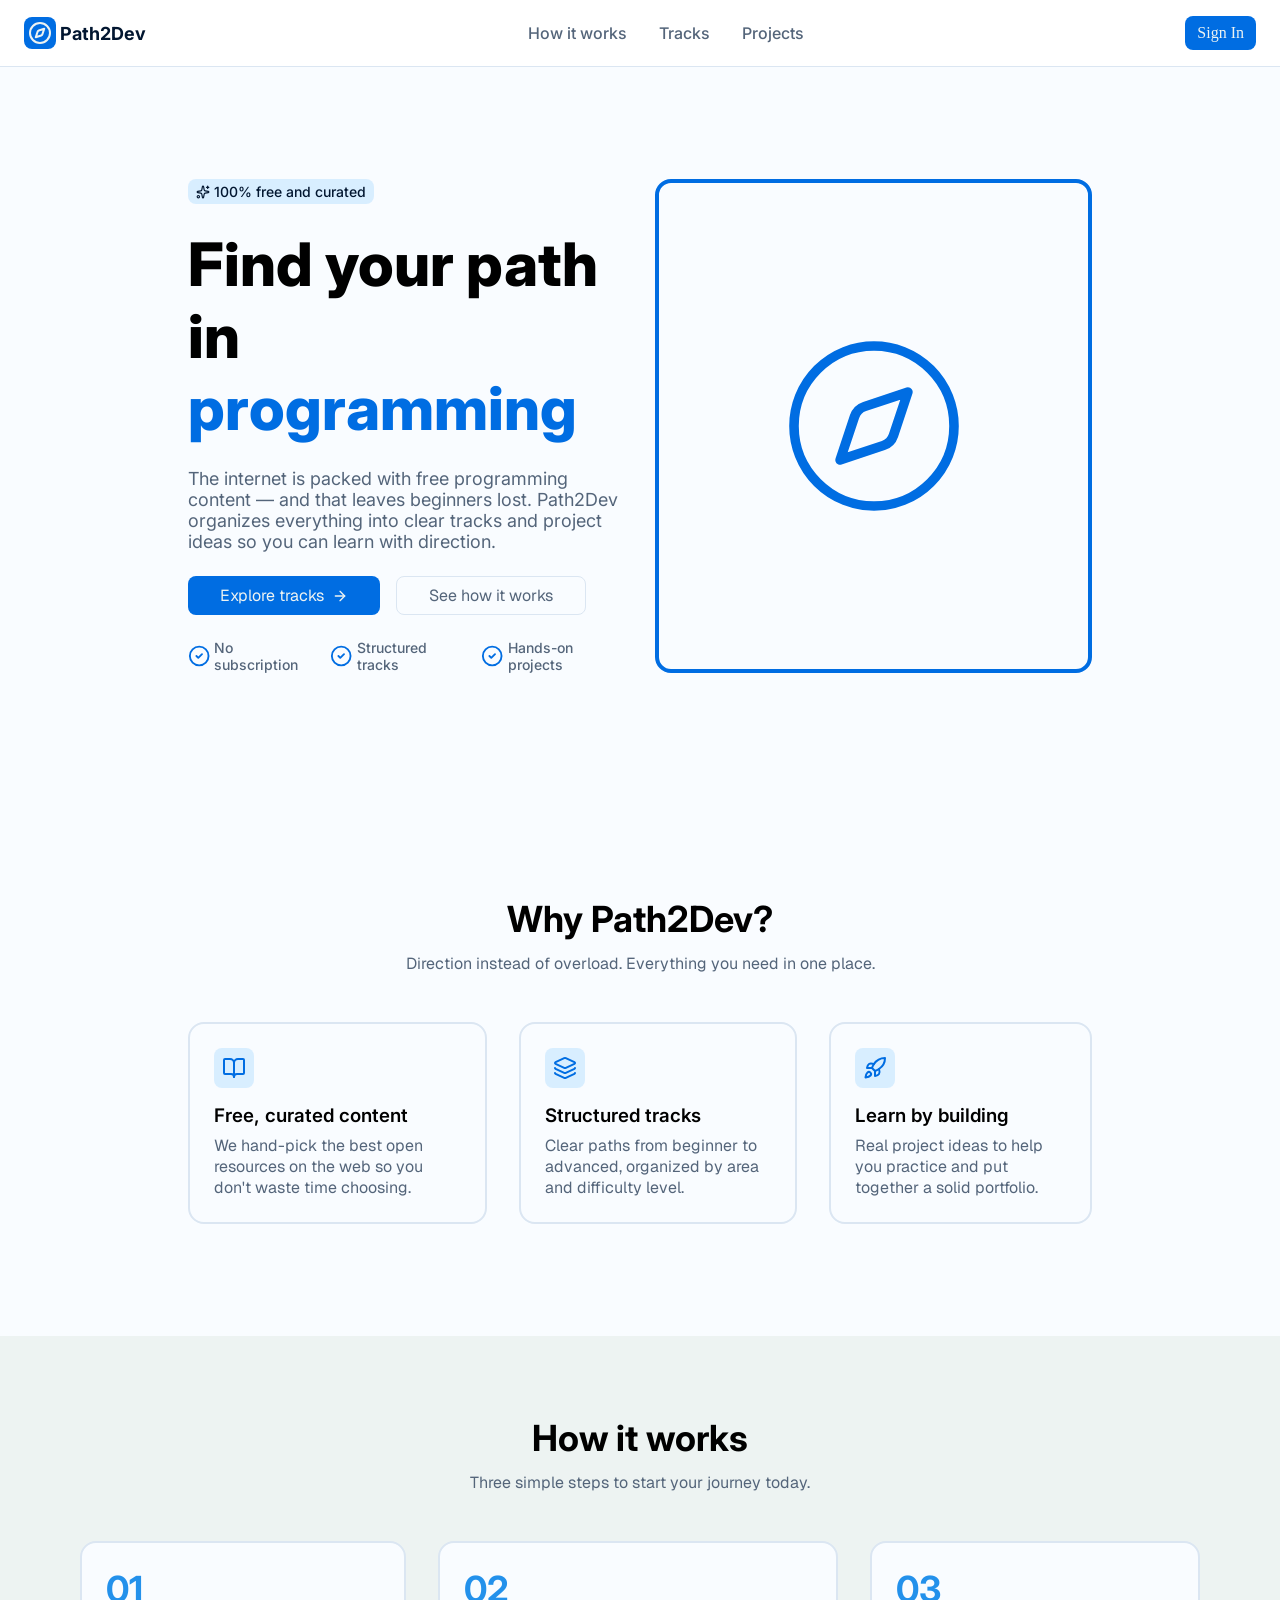
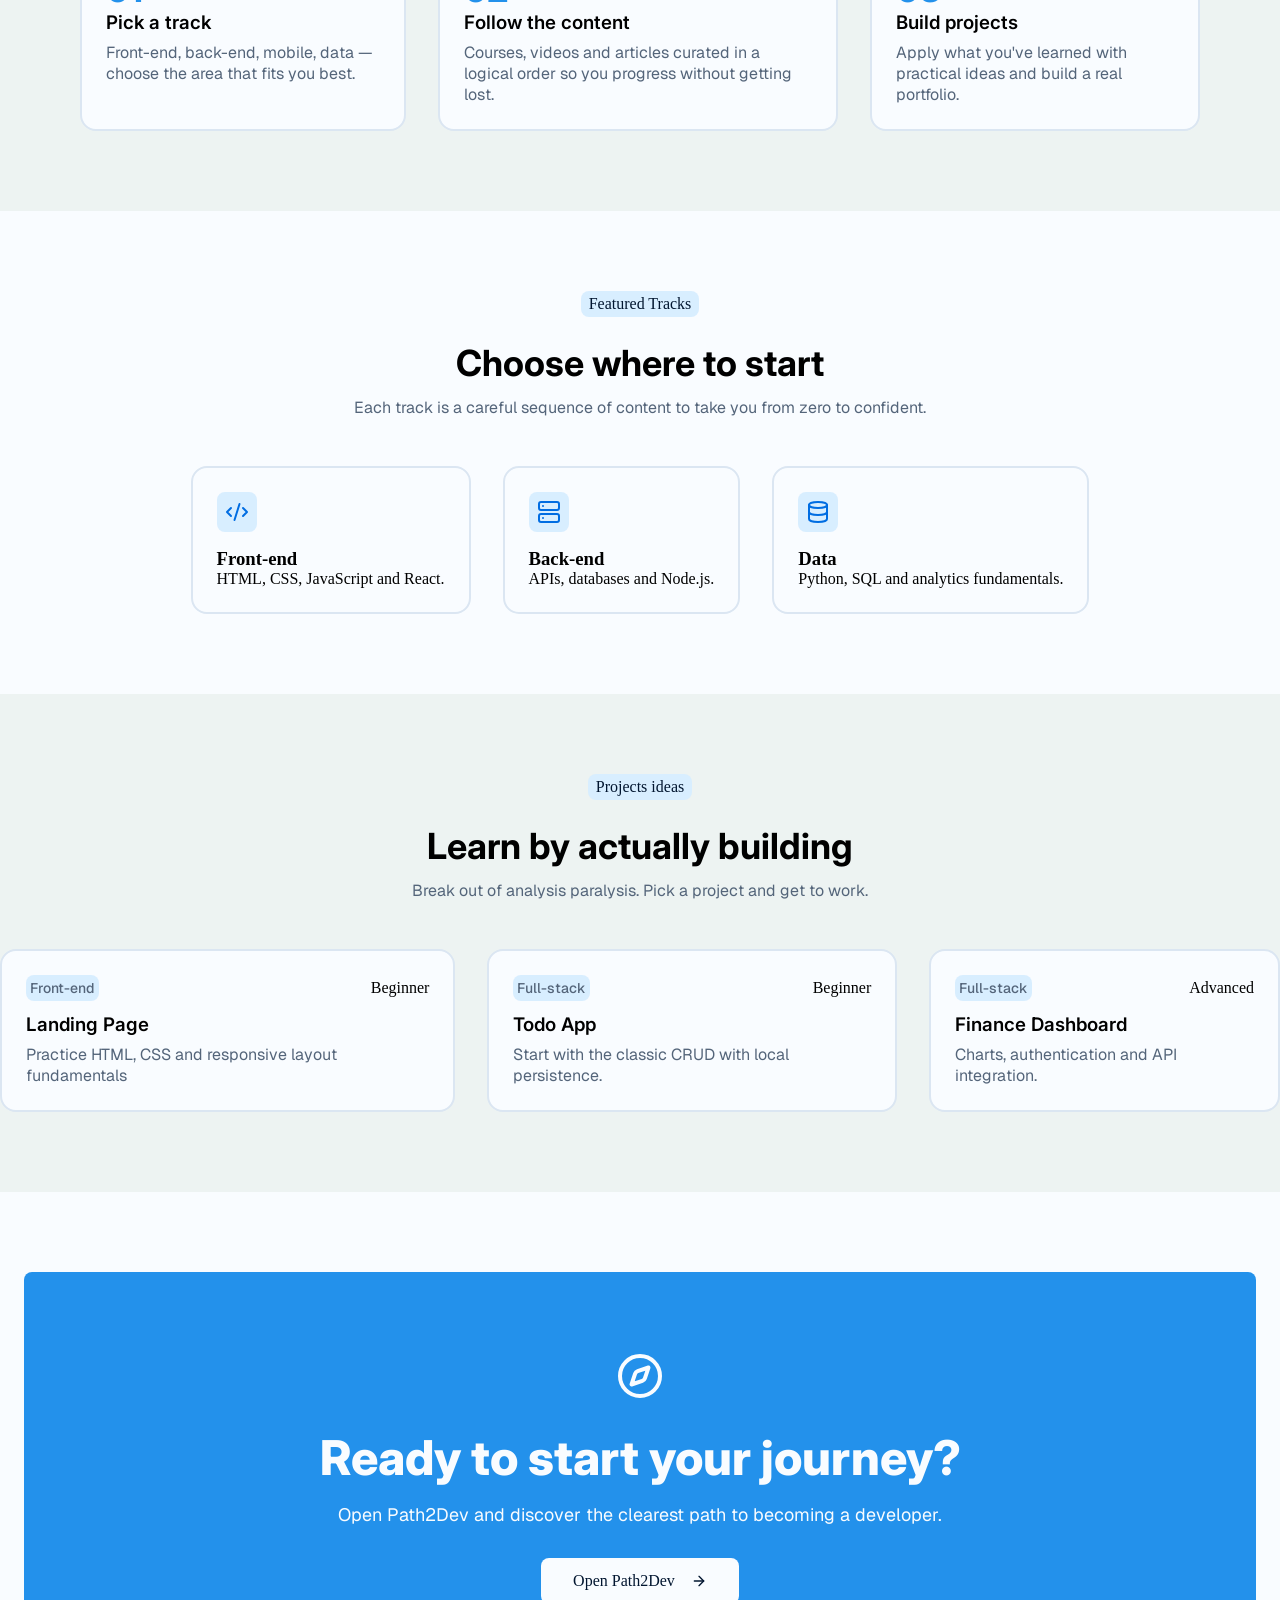
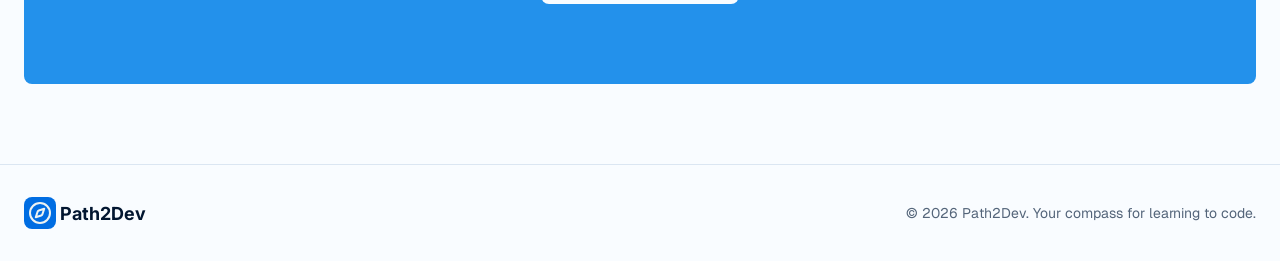
==== commit d9876754: "style: finish desktop style" ====
--- a/index.html
+++ b/index.html
@@ -341,7 +341,7 @@
 
         <div class="division-block-box">
           <div class="division-block">
-            <div class="icon code-icon">
+            <div class="icon code-icon division-block-icon">
               <svg
                 xmlns="http://www.w3.org/2000/svg"
                 width="24"
@@ -364,7 +364,7 @@
           </div>
 
           <div class="division-block">
-            <div class="icon server-icon">
+            <div class="icon server-icon division-block-icon">
               <svg
                 xmlns="http://www.w3.org/2000/svg"
                 width="24"
@@ -388,7 +388,7 @@
           </div>
 
           <div class="division-block">
-            <div class="icon data-icon">
+            <div class="icon data-icon division-block-icon">
               <svg
                 xmlns="http://www.w3.org/2000/svg"
                 width="24"
@@ -414,11 +414,11 @@
 
       <section class="projects" id="projects">
         <div class="projects__header section__header">
-          <div class="projects__tag">
+          <div class="projects__tag tag">
             <span>Projects ideas</span>
           </div>
 
-          <h2>Learn by actually building</h2>
+          <h2 class="subtitle">Learn by actually building</h2>
           <p class="section__description">
             Break out of analysis paralysis. Pick a project and get to work.
           </p>
@@ -430,8 +430,8 @@
               <span class="stack">Front-end</span>
               <span class="difficulty">Beginner</span>
             </div>
-            <h3>Landing Page</h3>
-            <p>Practice HTML, CSS and responsive layout fundamentals</p>
+            <h3 class="division-block__title">Landing Page</h3>
+            <p class="division-block__subtitle">Practice HTML, CSS and responsive layout fundamentals</p>
           </div>
 
           <div class="division-block">
@@ -439,8 +439,8 @@
               <span class="stack">Full-stack</span>
               <span class="difficulty">Beginner</span>
             </div>
-            <h3>Todo App</h3>
-            <p>Start with the classic CRUD with local persistence.</p>
+            <h3 class="division-block__title">Todo App</h3>
+            <p class="division-block__subtitle">Start with the classic CRUD with local persistence.</p>
           </div>
 
           <div class="division-block">
@@ -448,15 +448,67 @@
               <span class="stack">Full-stack</span>
               <span class="difficulty">Advanced</span>
             </div>
-            <h3>Finance Dashboard</h3>
-            <p>Charts, authentication and API integration.</p>
+            <h3 class="division-block__title">Finance Dashboard</h3>
+            <p class="division-block__subtitle">Charts, authentication and API integration.</p>
           </div>
         </div>
       </section>
 
       <section class="access" id="acess">
         <div class="access_box">
-          <div class="acess__content">
+          <div class="access__content">
+            <div class="icon">
+              <svg
+                class="compass-icon"
+                xmlns="http://www.w3.org/2000/svg"
+                width="48"
+                height="48"
+                viewBox="0 0 24 24"
+                fill="none"
+                stroke="currentColor"
+                stroke-width="2"
+                stroke-linecap="round"
+                stroke-linejoin="round"
+                class="lucide lucide-compass-icon lucide-compass"
+              >
+                <circle cx="12" cy="12" r="10" />
+                <path
+                  d="m16.24 7.76-1.804 5.411a2 2 0 0 1-1.265 1.265L7.76 16.24l1.804-5.411a2 2 0 0 1 1.265-1.265z"
+                />
+              </svg>
+            </div>
+            <h2 class="access__title">Ready to start your journey?</h2>
+            <p class="access__description">
+              Open Path2Dev and discover the clearest path to becoming a
+              developer.
+            </p>
+            <a href="" class="access__button">
+              <span>
+                Open Path2Dev 
+              </span>
+              <svg
+                xmlns="http://www.w3.org/2000/svg"
+                width="16"
+                height="16"
+                viewBox="0 0 24 24"
+                fill="none"
+                stroke="currentColor"
+                stroke-width="2"
+                stroke-linecap="round"
+                stroke-linejoin="round"
+                class="lucide lucide-arrow-right-icon lucide-arrow-right"
+              >
+                <path d="M5 12h14" />
+                <path d="m12 5 7 7-7 7" />
+              </svg>
+            </a>
+          </div>
+        </div>
+      </section>
+
+      <footer class="footer" id="footer">
+        <div class="footer__logo ">
+          <div class="footer__icon">
             <svg
               class="compass-icon"
               xmlns="http://www.w3.org/2000/svg"
@@ -475,39 +527,10 @@
                 d="m16.24 7.76-1.804 5.411a2 2 0 0 1-1.265 1.265L7.76 16.24l1.804-5.411a2 2 0 0 1 1.265-1.265z"
               />
             </svg>
-            <h2>Ready to start your journey?</h2>
-            <p>
-              Open Path2Dev and discover the clearest path to becoming a
-              developer.
-            </p>
-            <a href="">Open Path2Dev —></a>
-          </div>
-        </div>
-      </section>
-
-      <footer class="footer" id="footer">
-        <div class="footer__logo">
-          <svg
-            class="compass-icon"
-            xmlns="http://www.w3.org/2000/svg"
-            width="24"
-            height="24"
-            viewBox="0 0 24 24"
-            fill="none"
-            stroke="currentColor"
-            stroke-width="2"
-            stroke-linecap="round"
-            stroke-linejoin="round"
-            class="lucide lucide-compass-icon lucide-compass"
-          >
-            <circle cx="12" cy="12" r="10" />
-            <path
-              d="m16.24 7.76-1.804 5.411a2 2 0 0 1-1.265 1.265L7.76 16.24l1.804-5.411a2 2 0 0 1 1.265-1.265z"
-            />
-          </svg>
+          </div>
           <span class="header__title">Path2Dev</span>
         </div>
-        <p class="footer_message">
+        <p class="footer__message">
           &copy; 2026 Path2Dev. Your compass for learning to code.
         </p>
       </footer>
--- a/src/css/style.css
+++ b/src/css/style.css
@@ -1,323 +1,421 @@
-@import url('https://fonts.googleapis.com/css2?family=Inter:ital,opsz,wght@0,14..32,100..900;1,14..32,100..900&family=Josefin+Sans:ital,wght@0,100..700;1,100..700&display=swap');
-@import url('https://fonts.googleapis.com/css2?family=Geist:wght@100..900&display=swap');
+@import url("https://fonts.googleapis.com/css2?family=Inter:ital,opsz,wght@0,14..32,100..900;1,14..32,100..900&family=Josefin+Sans:ital,wght@0,100..700;1,100..700&display=swap");
+@import url("https://fonts.googleapis.com/css2?family=Geist:wght@100..900&display=swap");
 
 * {
-    margin: 0;
-    padding: 0;
-    box-sizing: border-box;
+  margin: 0;
+  padding: 0;
+  box-sizing: border-box;
 }
 
 :root {
-    --background-color: rgb(249, 252, 255); 
-    --foreground-color: rgb(2, 22, 48);
-    --primary-color: oklch(55.37% 0.19684 257.045);
-    --primary-foreground-color: oklab(95.934% -0.00648 -0.00071 );
-    --secondary-color: oklch(64.254% 0.16404 249.119);
-    --muted-foreground-color: rgb(84, 101, 122);
-    --border-color: rgb(219, 230, 242);
-    --accent-color: oklch(0.94 0.04 250);
+  --background-color: rgb(249, 252, 255);
+  --foreground-color: rgb(2, 22, 48);
+  --primary-color: oklch(55.37% 0.19684 257.045);
+  --primary-foreground-color: oklab(95.934% -0.00648 -0.00071);
+  --secondary-color: oklch(64.254% 0.16404 249.119);
+  --muted-foreground-color: rgb(84, 101, 122);
+  --border-color: rgb(219, 230, 242);
+  --accent-color: oklch(0.94 0.04 250);
 }
 
 html {
-    scroll-behavior: smooth;
+  scroll-behavior: smooth;
 }
 
 main {
+  background-color: var(--background-color);
+}
+
+.header {
+  border-bottom: 1px solid var(--border-color);
+  /* position: sticky;
+    top: 0; */
+}
+
+.header__nav {
+  display: flex;
+  justify-content: space-between;
+
+  padding: 1rem 1.5rem;
+
+  align-items: center;
+}
+
+.header__logo, .footer__logo { 
+  display: flex;
+  align-items: center;
+  justify-content: center;
+  gap: 0.25rem;
+}
+
+.header__icon, .footer__icon {
+  width: min(90%, 2.25rem);
+  height: min(90%, 2.25rem);
+
+  display: flex;
+  align-items: center;
+  justify-content: center;
+
+  padding: 0.25rem;
+  border-radius: 0.5rem;
+
+  background-color: var(--primary-color);
+}
+
+.header__icon svg, .footer__icon svg {
+  color: var(--primary-foreground-color);
+}
+
+.header__title {
+  font-size: 1.125rem;
+  font-weight: 700;
+  color: var(--foreground-color);
+  font-family: Inter;
+}
+
+.header__navlist {
+  list-style: none;
+
+  display: flex;
+  gap: 2rem;
+}
+
+.header__navlist-link {
+  font-size: 1rem;
+  font-weight: 500;
+  color: var(--muted-foreground-color);
+  font-family: Inter;
+  text-decoration: none;
+}
+
+.header__navlist-link:hover {
+  color: var(--foreground-color);
+}
+
+.header__button {
+  background-color: var(--primary-color);
+  color: var(--primary-foreground-color);
+  padding: 0.5rem 0.75rem;
+  border-radius: 0.5rem;
+
+  font-size: 1rem;
+  text-decoration: none;
+  transition: all 0.15s ease-in-out;
+}
+
+.header__button:hover {
+  background-color: var(--secondary-color);
+}
+
+.hero {
+  padding: 7rem 1.5rem;
+  margin: 0 10.25rem;
+
+  display: flex;
+  justify-content: center;
+  gap: 2rem;
+}
+
+.hero__content {
+  width: min(90%, 33rem);
+}
+
+.tag {
+  display: inline-flex;
+  align-items: center;
+  gap: 0.25rem;
+
+  padding: 0.25rem 0.5rem;
+  margin-bottom: 1.5rem;
+  border-radius: 0.5rem;
+
+  background-color: var(--accent-color);
+  color: var(--foreground-color);
+}
+
+.hero__content .tag span {
+  color: var(--foreground-color);
+  font-weight: 500;
+  font-family: Inter;
+  font-size: 0.875rem;
+}
+
+.hero__title {
+  font-size: 3.75rem;
+  font-family: Inter;
+  font-weight: 800;
+  margin-bottom: 1.5rem;
+}
+
+.hero__title strong {
+  font-weight: 800;
+  color: var(--primary-color);
+}
+
+.hero__description {
+  font-size: 1.125rem;
+  color: var(--muted-foreground-color);
+  font-family: Inter;
+  margin-bottom: 1.5rem;
+}
+
+.hero__buttons {
+  margin-bottom: 1.5rem;
+  display: inline-flex;
+  gap: 1rem;
+}
+
+.explore__button {
+  background-color: var(--primary-color);
+  text-decoration: none;
+  color: var(--primary-foreground-color);
+  padding: 0.5rem 2rem;
+  border-radius: 0.5rem;
+  font-size: 1rem;
+  font-family: Geist;
+  transition: all 0.15s ease-in-out;
+
+  display: inline-flex;
+  align-items: center;
+  justify-content: center;
+  gap: 0.5rem;
+}
+
+.explore__button:hover {
+  background-color: var(--secondary-color);
+}
+
+.how-it-works-btn {
+  background-color: transparent;
+  border: 1px solid var(--border-color);
+  color: var(--muted-foreground-color);
+  text-decoration: none;
+  padding: 0.5rem 2rem;
+  border-radius: 0.5rem;
+  font-size: 1rem;
+  font-family: Geist;
+  transition: all 0.15s ease-in-out;
+}
+
+.how-it-works-btn:hover {
+  background-color: var(--border-color);
+}
+
+.hero__tags {
+  display: flex;
+  gap: 1rem;
+}
+.hero__tag {
+  display: inline-flex;
+  align-items: center;
+  gap: 0.25rem;
+}
+
+.hero__tag span {
+  color: var(--muted-foreground-color);
+  font-size: 0.875rem;
+  font-weight: 500;
+  font-family: Inter;
+}
+
+.hero__tag svg {
+  color: var(--primary-color);
+}
+
+.hero__image {
+  width: min(90%, 33rem);
+
+  border: 0.25rem solid var(--primary-color);
+  display: flex;
+  align-items: center;
+  justify-content: center;
+
+  border-radius: 1rem;
+  padding: 2rem 0;
+}
+
+.hero__image svg {
+  color: var(--primary-color);
+}
+
+.why-path2dev {
+  padding: 7rem 1.5rem;
+  margin: 0 10.25rem;
+}
+
+.section__header {
+  display: flex;
+  flex-direction: column;
+  align-items: center;
+
+  margin-bottom: 3rem;
+}
+
+.subtitle {
+  font-size: 2.25rem;
+  font-weight: 700;
+  font-family: Inter;
+}
+
+.section__description {
+  margin-top: 0.75rem;
+  color: var(--muted-foreground-color);
+  font-family: Geist;
+}
+
+.division-block-box {
+  display: flex;
+  justify-content: space-around;
+  gap: 2rem;
+}
+
+.division-block {
+  padding: 1.5rem;
+
+  background-color: var(--background-color);
+  border: 2px solid var(--border-color);
+  border-radius: 1rem;
+}
+
+.division-block-icon {
+  margin-bottom: 1rem;
+
+  display: inline-flex;
+  padding: 0.5rem;
+  border-radius: 0.5rem;
+
+  background-color: var(--accent-color);
+}
+
+.division-block-icon svg {
+  color: var(--primary-color);
+}
+
+.division-block__title {
+  margin-bottom: 0.5rem;
+
+  font-family: Inter;
+  font-weight: 600;
+}
+
+.division-block__subtitle {
+  color: var(--muted-foreground-color);
+  font-family: Geist;
+}
+
+.how-it-works {
+  background-color: var(--primary-foreground-color);
+  padding: 5rem;
+}
+
+.number {
+  font-size: 2.25rem;
+  font-weight: 700;
+  font-family: Inter;
+  color: var(--secondary-color);
+}
+
+.tracks {
+  padding: 5rem 1.5rem;
+  margin: 0 10.25rem;
+}
+
+.tracks .division-block-box {
+  justify-content: center;
+  gap: 2rem;
+}
+
+
+.projects {
+  background-color: var(--primary-foreground-color);
+  padding: 5rem 0;
+}
+
+.projects .division-block-box {
+  justify-content: center;
+  gap: 2rem;
+}
+
+.projects .division-block-box .projects-tags {
+  display: flex;
+  justify-content: space-between;
+  align-items: center;
+
+  margin-bottom: 0.75rem;
+}
+
+.stack {
+  font-size: 0.875rem;
+  font-weight: 500;
+  font-family: Geist;
+  color: var(--muted-foreground-color);
+  background-color: var(--accent-color);
+  padding: 0.25rem;
+  border-radius: 0.5rem;
+}
+
+.access {
+  padding: 5rem 1.5rem;
+}
+
+.access_box {
+  background-color: var(--secondary-color);
+  color: var(--background-color);
+  border-radius: 0.5rem;
+}
+
+.access__content {
+  padding: 5rem 2rem;
+  flex-direction: column;
+  display: flex;
+  justify-content: center;
+  align-items: center;
+}
+
+.access__content .icon {
+  margin-bottom: 1.5rem;
+}
+
+.access__title {
+    font-size: 3rem;
+    font-weight: 800;
+    font-family: Inter;
+    margin-bottom: 1rem;
+}
+
+.access__description {
+    color: var(--background-color);
+    font-family: Geist;
+    font-size: 1.125rem;
+    text-align: center;
+    margin-bottom: 2rem;
+}
+
+.access__button {
     background-color: var(--background-color);
-}
-
-.header {
-    border-bottom: 1px solid var(--border-color);
-    /* position: sticky;
-    top: 0; */
-}
-
-.header__nav {
-    display: flex;
-    justify-content: space-between;
-
-    padding: 1rem 1.5rem;
-
-    align-items: center;
-
-}
-
-.header__logo {
+    padding: 0.875rem 2rem;
+    border-radius: 0.5rem;
+    text-decoration: none;
+
+    color: var(--foreground-color);
+
     display: flex;
     align-items: center;
     justify-content: center;
-    gap: 0.25rem;
-}
-
-.header__icon {
-    width:  min(90%, 2.250rem);
-    height: min(90%, 2.250rem);
-
-    display: flex;
-    align-items: center;
-    justify-content: center;
-
-    padding: 0.25rem;
-    border-radius: 0.5rem;
-
-    background-color: var(--primary-color);
-}
-
-.header__icon svg {
-    color: var(--primary-foreground-color);
-}
-
-.header__title {
-    font-size: 1.125rem;
-    font-weight: 700;
-    color: var(--foreground-color);
-    font-family: Inter;
-}
-
-.header__navlist {
-    list-style: none;
-
-    display: flex;
-    gap: 2rem;
-}
-
-.header__navlist-link{
-    font-size: 1rem;
-    font-weight: 500;
-    color: var(--muted-foreground-color);
-    font-family: Inter;
-    text-decoration: none;
-}
-
-.header__navlist-link:hover {
-    color: var(--foreground-color);
-}
-
-.header__button {
-    background-color: var(--primary-color);
-    color: var(--primary-foreground-color);
-    padding: 0.5rem 0.75rem;
-    border-radius: 0.5rem;
-
-    font-size: 1rem;
-    text-decoration: none;
-    transition: all 0.15s ease-in-out;
-}
-
-.header__button:hover {
-    background-color: var(--secondary-color);
-}
-
-.hero {
-    padding: 7rem 1.5rem;
-    margin: 0 10.25rem;
-
-
-    display: flex;
-    justify-content: center;
-    gap: 2rem;;
-}
-
-.hero__content {
-    width: min(90%, 33rem);
-}
-
-.tag {
-    display: inline-flex;
-    align-items: center;
-    gap: 0.25rem;
-
-    padding: 0.25rem 0.5rem;
-    margin-bottom: 1.5rem;
-    border-radius: 0.5rem;
-
-    background-color: var(--accent-color);
-    color: var(--foreground-color);
-}
-
-.hero__content .tag span {
-    color: var(--foreground-color);
-    font-weight: 500;
-    font-family: Inter;
-    font-size: 0.875rem;
-}
-
-.hero__title {
-    font-size: 3.75rem;
-    font-family: Inter;
-    font-weight: 800;
-    margin-bottom: 1.5rem;
-}
-
-.hero__title strong {
-    font-weight: 800;
-    color: var(--primary-color);
-}
-
-.hero__description {
-    font-size: 1.125rem;
-    color: var(--muted-foreground-color);
-    font-family: Inter;
-    margin-bottom: 1.5rem;
-}
-
-.hero__buttons {
-    margin-bottom: 1.5rem;
-    display: inline-flex;
     gap: 1rem;
 }
 
-.explore__button {
-    background-color: var(--primary-color);
-    text-decoration: none;
-    color: var(--primary-foreground-color);
-    padding: 0.5rem 2rem;
-    border-radius: 0.5rem;
-    font-size: 1rem;
-    font-family: Geist;
-    transition: all 0.15s ease-in-out;
-
-    display: inline-flex;
-    align-items: center;
-    justify-content: center;
-    gap: 0.5rem;
-
-}
-
-.explore__button:hover {
-    background-color: var(--secondary-color);
-}
-
-.how-it-works-btn {
-    background-color: transparent;
-    border: 1px solid var(--border-color);
-    color: var(--muted-foreground-color);
-    text-decoration: none;
-    padding: 0.5rem 2rem;
-    border-radius: 0.5rem;
-    font-size: 1rem;
-    font-family: Geist;
-    transition: all 0.15s ease-in-out;
-}
-
-.how-it-works-btn:hover {
-    background-color: var(--border-color);
-}
-
-.hero__tags {
-    display: flex;
-    gap: 1rem;
-}
-.hero__tag {
-    display: inline-flex;
-    align-items: center;
-    gap: 0.25rem;;
-}
-
-.hero__tag span {
-    color: var(--muted-foreground-color);
-    font-size: 0.875rem;
-    font-weight: 500;
-    font-family: Inter
-}
-
-.hero__tag svg {
-    color: var(--primary-color);
-
-}
-
-.hero__image {
-    width: min(90%, 33rem);
-
-    border: 0.25rem solid var(--primary-color);
-    display: flex;
-    align-items: center;
-    justify-content: center;
-
-    border-radius: 1rem;
-    padding: 2rem 0;
-}
-
-.hero__image svg {
-    color: var(--primary-color);
-}
-
-.why-path2dev {
-    padding: 7rem 1.5rem;
-    margin: 0 10.25rem;
-}
-
-.section__header {
-    display: flex;
-    flex-direction: column;
-    align-items: center;
-
-    margin-bottom: 3rem;
-}
-
-.subtitle {
-    font-size: 2.25rem;
-    font-weight: 700;
-    font-family: Inter;
-    
-}
-
-.section__description {
-    margin-top: 0.75rem;
-    color: var(--muted-foreground-color);
-    font-family: Geist;
-}
-
-.division-block-box {
-    display: flex;
-    justify-content: space-around;
-    gap: 2rem;
-}
-
-.division-block {
-    padding: 1.5rem;
-
-    background-color: var(--background-color);
-    border: 2px solid var(--border-color);
-    border-radius: 1rem;
-
-}
-
-
-.division-block-icon{
-    margin-bottom: 1rem;
-
-    display: inline-flex;
-    padding: 0.5rem;
-    border-radius: 0.5rem;
-
-    background-color: var(--accent-color);
-}
-
-.division-block-icon svg {
-    color: var(--primary-color);
-}
-
-.division-block__title {
-    margin-bottom: 0.5rem;
-
-    font-family: Inter;
-    font-weight: 600;
-}
-
-.division-block__subtitle {
-    color: var(--muted-foreground-color);
-    font-family: Geist;
-}
-
-.how-it-works {
-    background-color: var(--primary-foreground-color);
-    padding: 5rem;
-}
-
-.number {
-    font-size: 2.25rem;
-    font-weight: 700;
-    font-family: Inter;
-    color: var(--secondary-color);
+.footer {
+  border-top: 1px solid var(--border-color);
+  padding: 2rem 1.5rem;
+
+  display: flex;
+  justify-content: space-between;
+  align-items: center;
+}
+
+.footer__message {
+  color: var(--muted-foreground-color);
+  font-family: Geist;
+  font-size: 0.875rem;
 }
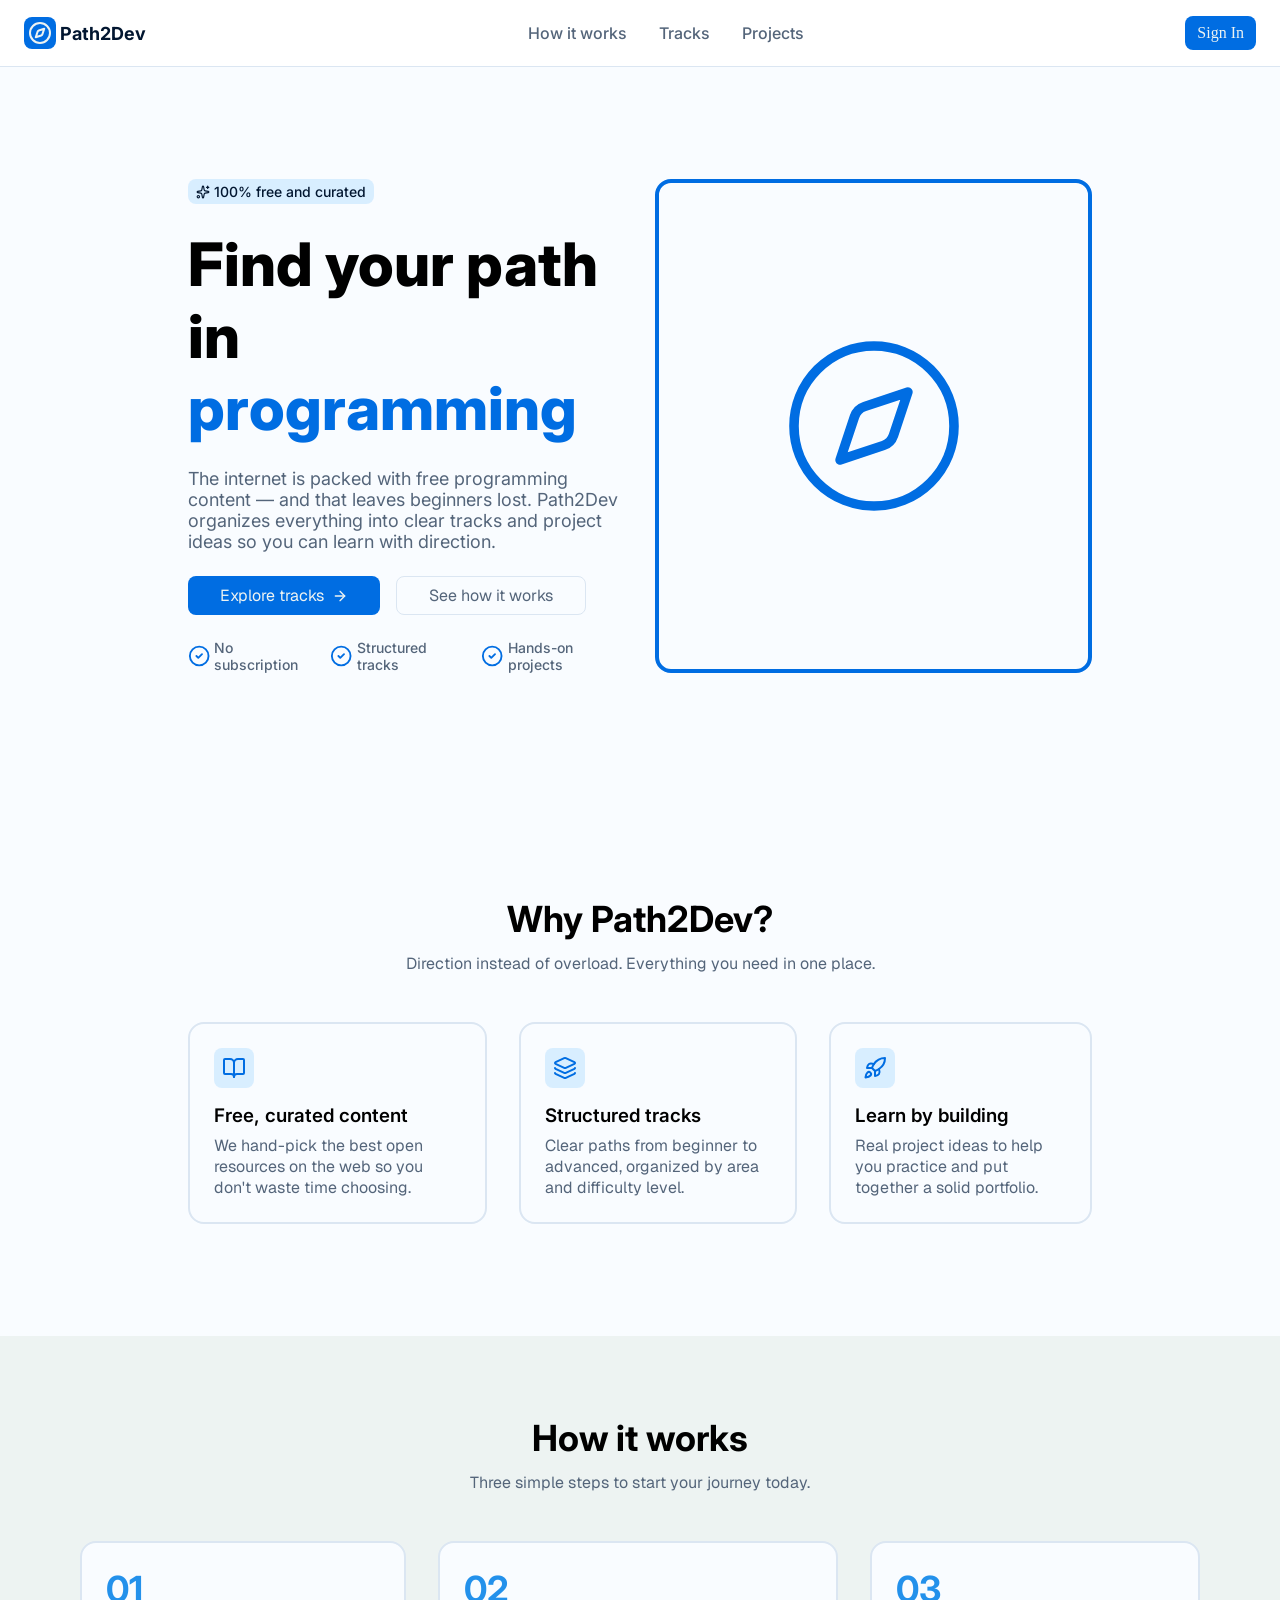
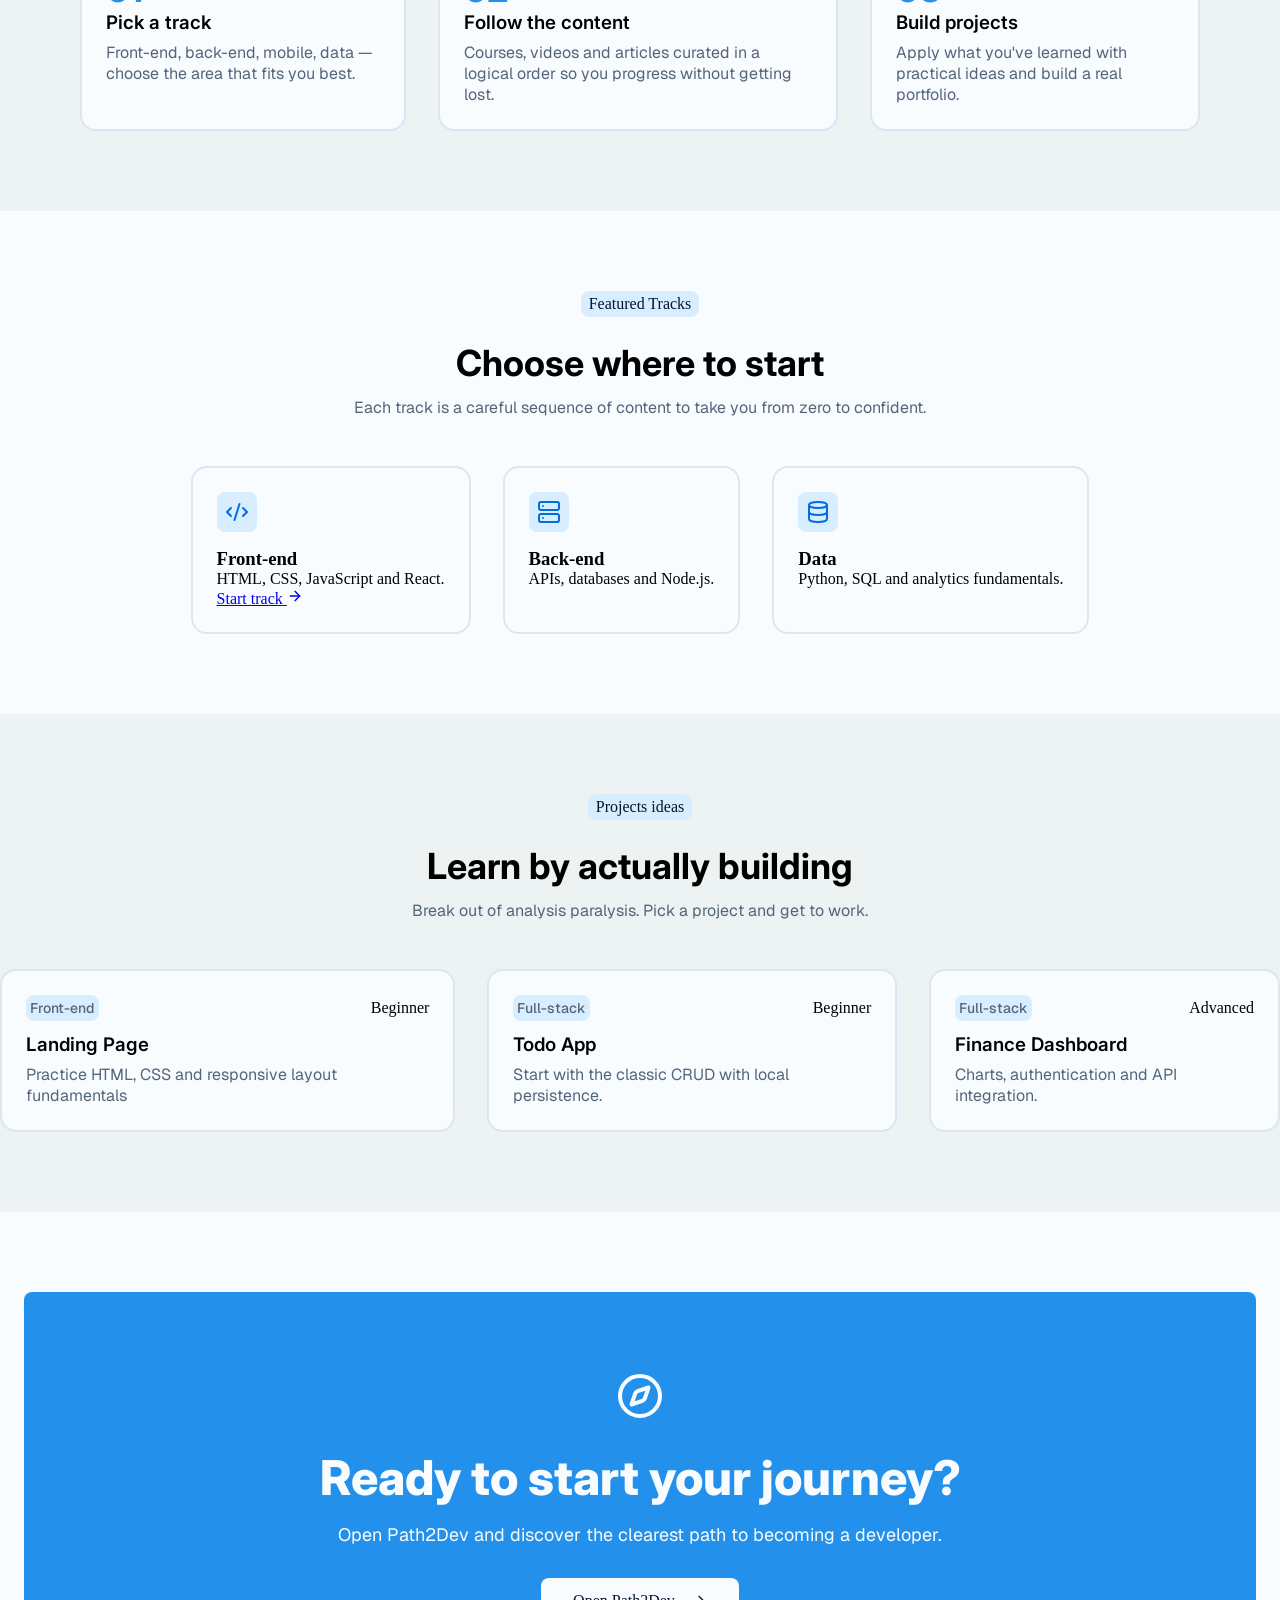
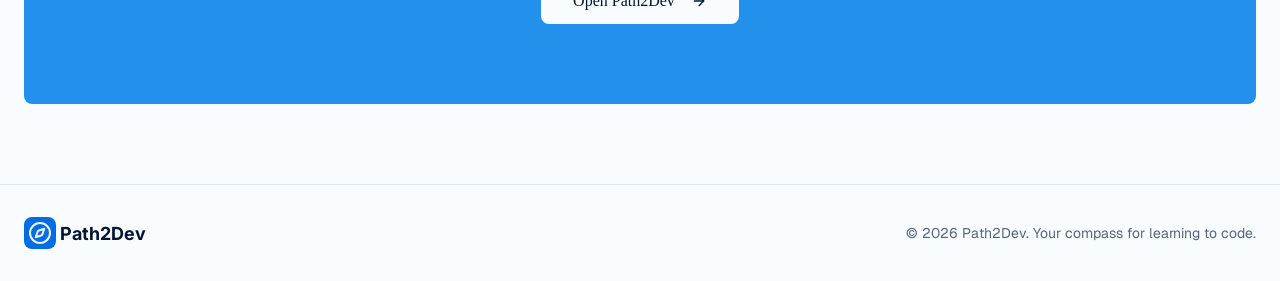
==== commit 24e4de31: "add front end trail" ====
--- a/index.html
+++ b/index.html
@@ -4,6 +4,7 @@
     <meta charset="UTF-8" />
     <meta name="viewport" content="width=device-width, initial-scale=1.0" />
     <link rel="stylesheet" href="./src/css/style.css" />
+    <link rel="stylesheet" href="./src/css/responsive.css">
     <title>Path2Dev</title>
   </head>
   <body>
@@ -43,7 +44,7 @@
           <li><a href="#projects" class="header__navlist-link">Projects</a></li>
         </ul>
 
-        <a class="header__button" href="#sign-in">Sign In</a>
+        <a class="header__button" href="./pages/learning.html">Sign In</a>
       </nav>
     </header>
 
@@ -361,6 +362,24 @@
             </div>
             <h3>Front-end</h3>
             <p>HTML, CSS, JavaScript and React.</p>
+            <a href="./pages/learning.html" class="track-link">
+              <span>Start track</span>
+              <svg
+                xmlns="http://www.w3.org/2000/svg"
+                width="16"
+                height="16"
+                viewBox="0 0 24 24"
+                fill="none"
+                stroke="currentColor"
+                stroke-width="2"
+                stroke-linecap="round"
+                stroke-linejoin="round"
+                class="lucide lucide-arrow-right"
+              >
+                <path d="M5 12h14" />
+                <path d="m12 5 7 7-7 7" />
+              </svg>
+            </a>
           </div>
 
           <div class="division-block">
@@ -482,7 +501,7 @@
               Open Path2Dev and discover the clearest path to becoming a
               developer.
             </p>
-            <a href="" class="access__button">
+            <a href="./pages/learning.html" class="access__button">
               <span>
                 Open Path2Dev 
               </span>
--- a/src/css/responsive.css
+++ b/src/css/responsive.css
@@ -0,0 +1,56 @@
+@media (max-width: 768px) {
+    
+  .hero,
+  .why-path2dev,
+  .tracks,
+  .how-it-works,
+  .projects,
+  .access {
+    margin: 0;
+    padding: 2.5rem 1rem;
+    max-width: 100%;
+  }
+
+  .hero {
+    display: flex;
+    flex-direction: column;
+    align-items: center;
+    justify-content: center;
+  }
+  
+  .hero__title {
+    font-size: 3rem;
+  }
+
+    .header,
+    .footer {
+        padding: 1rem 2rem;
+    }
+    
+    .header__navlist {
+        display: none;
+    }
+
+    .hero {
+        flex-direction: column;
+        text-align: center;
+        gap: 1.5rem;
+    }
+
+    .hero__title, .subtitle, .section__description {
+        text-align: center;
+    }
+
+    .hero__description {
+        text-align: justify;
+    }
+
+    .division-block-box {
+        flex-direction: column;
+        gap: 1.5rem;
+    }
+
+    .access__content {
+        text-align: center;
+    }
+}
